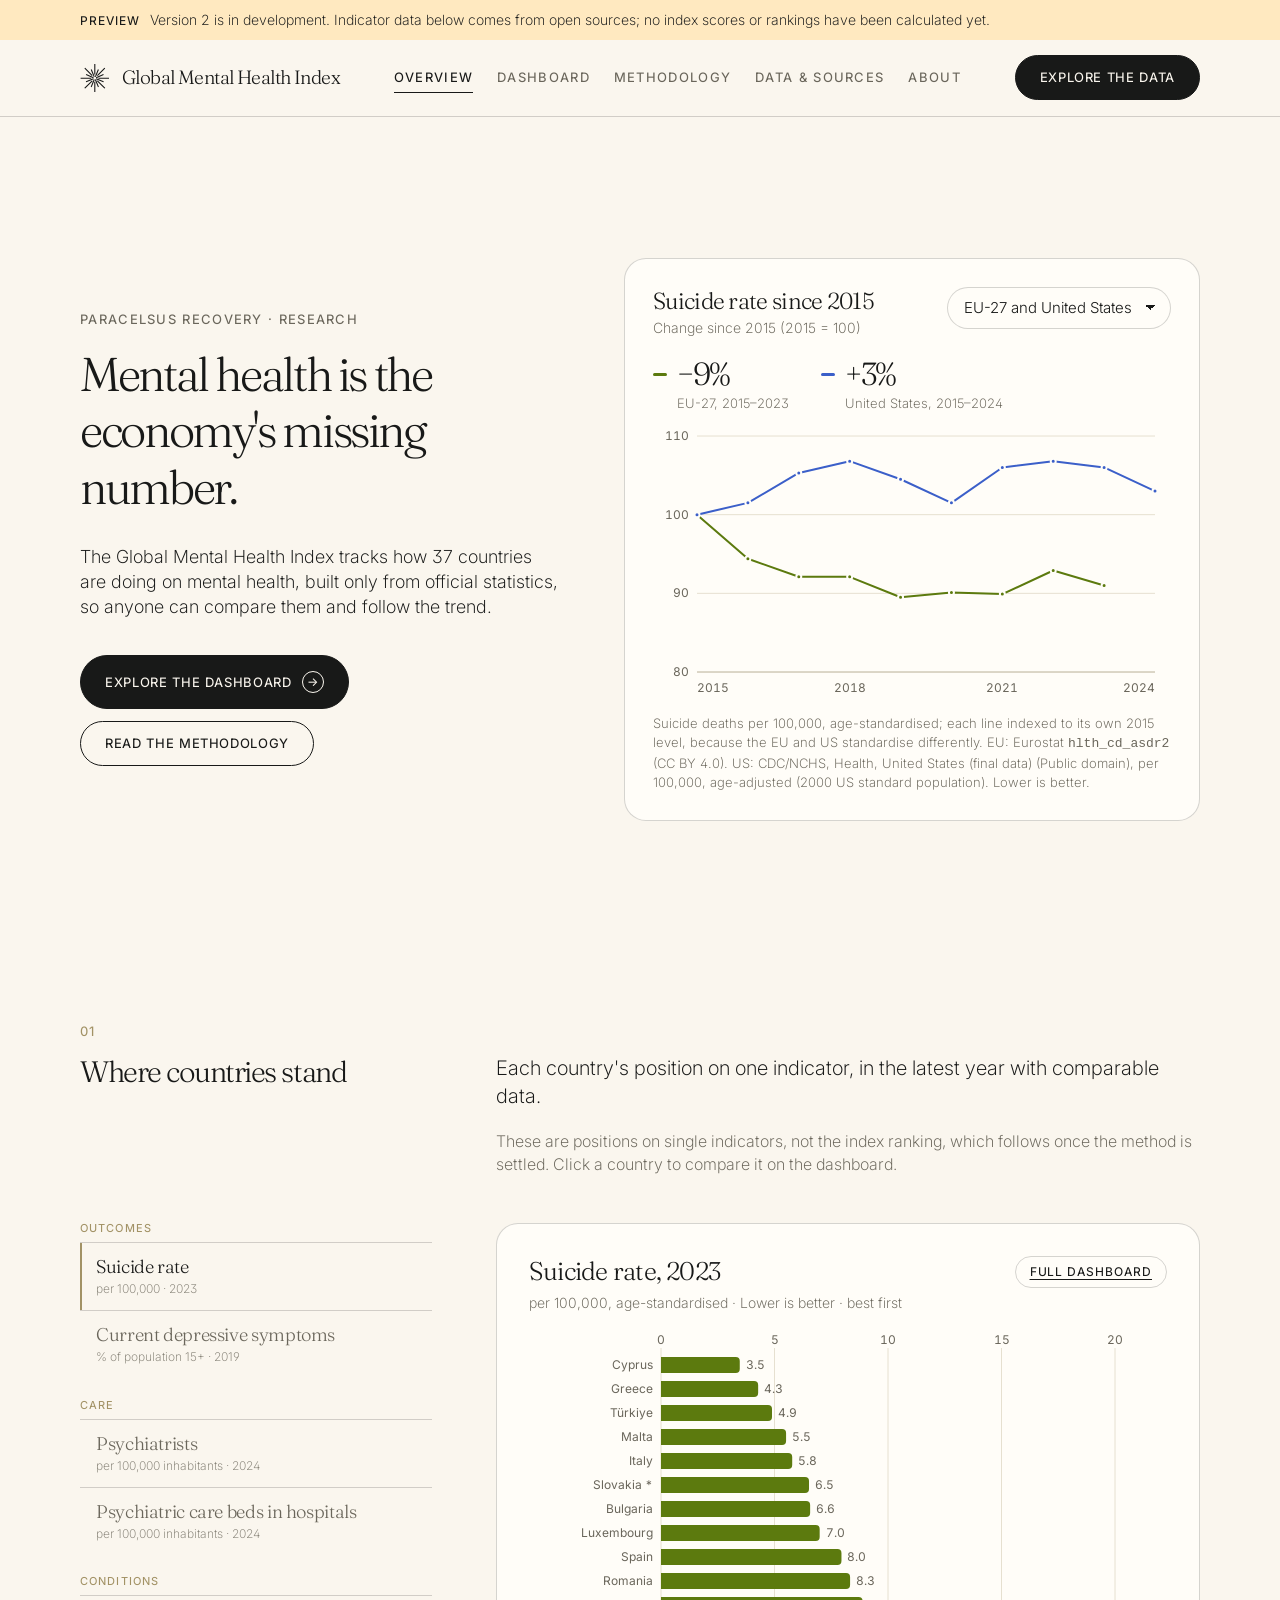
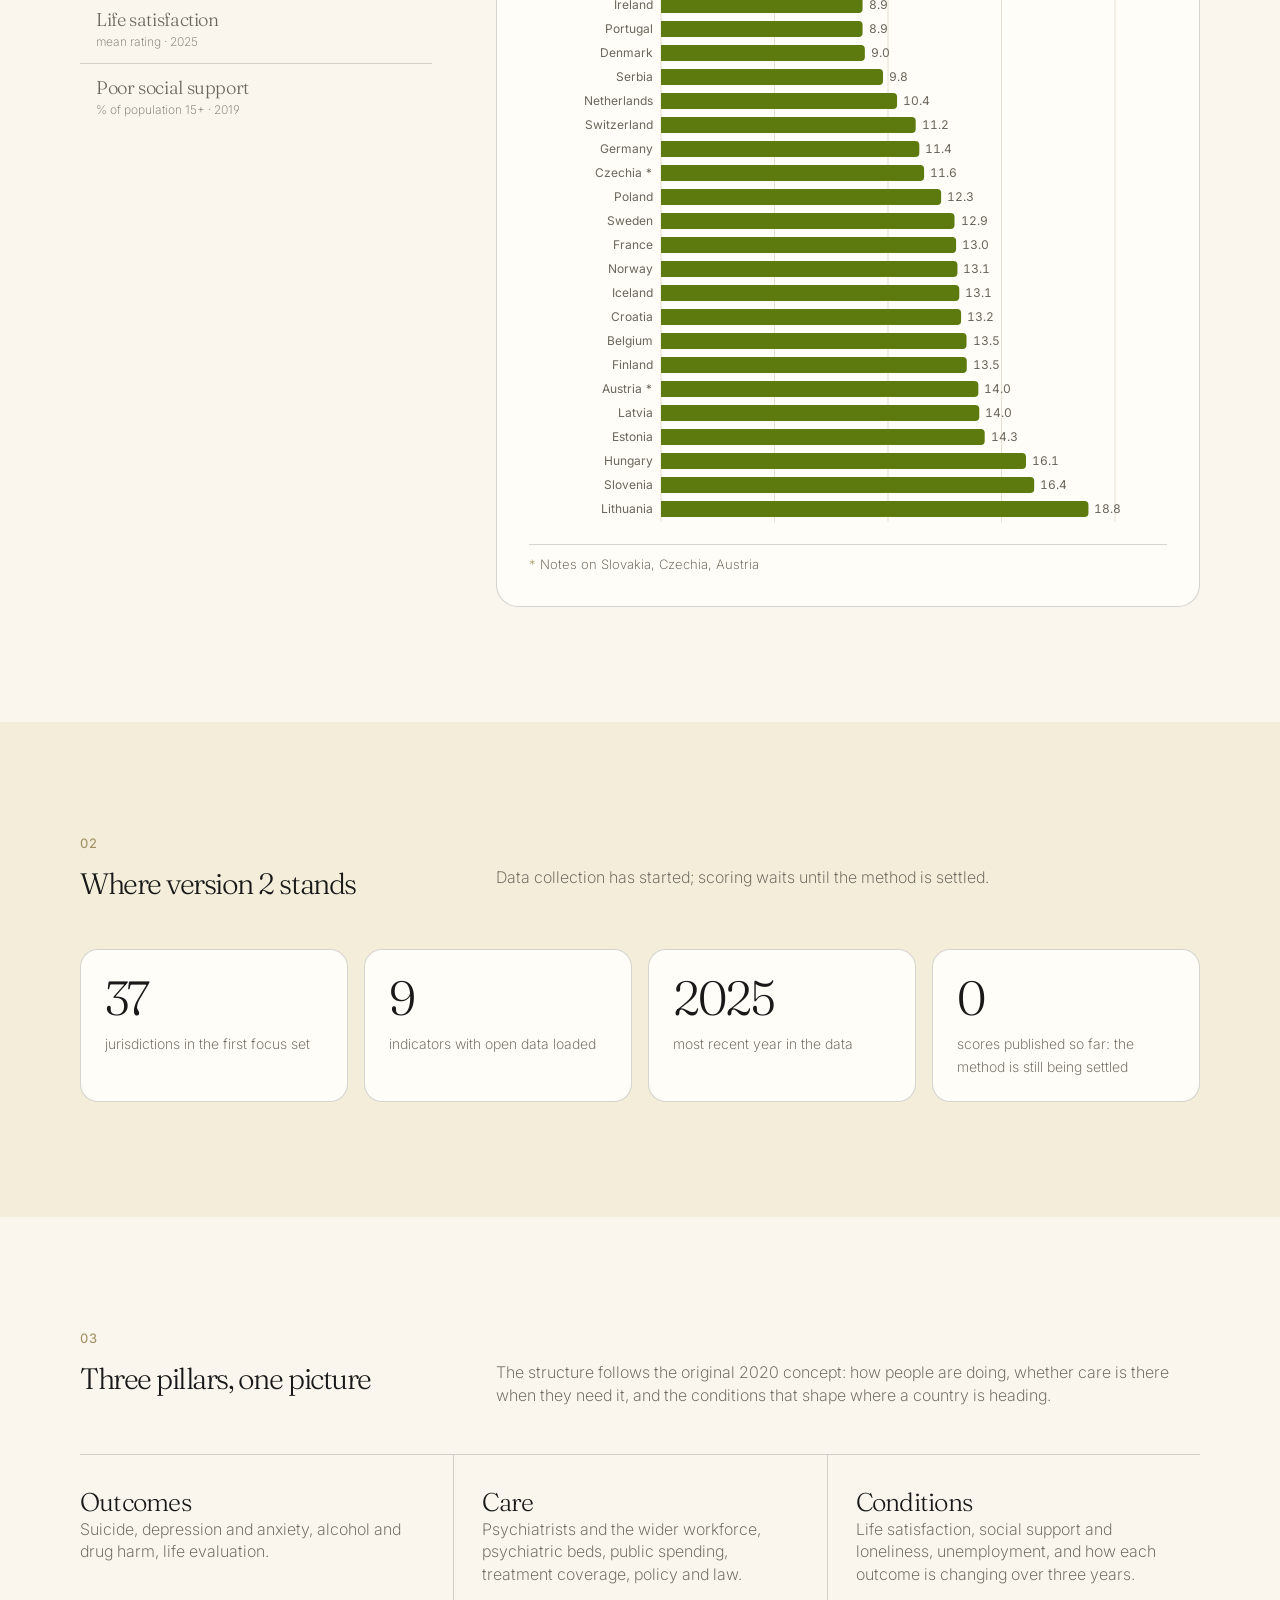
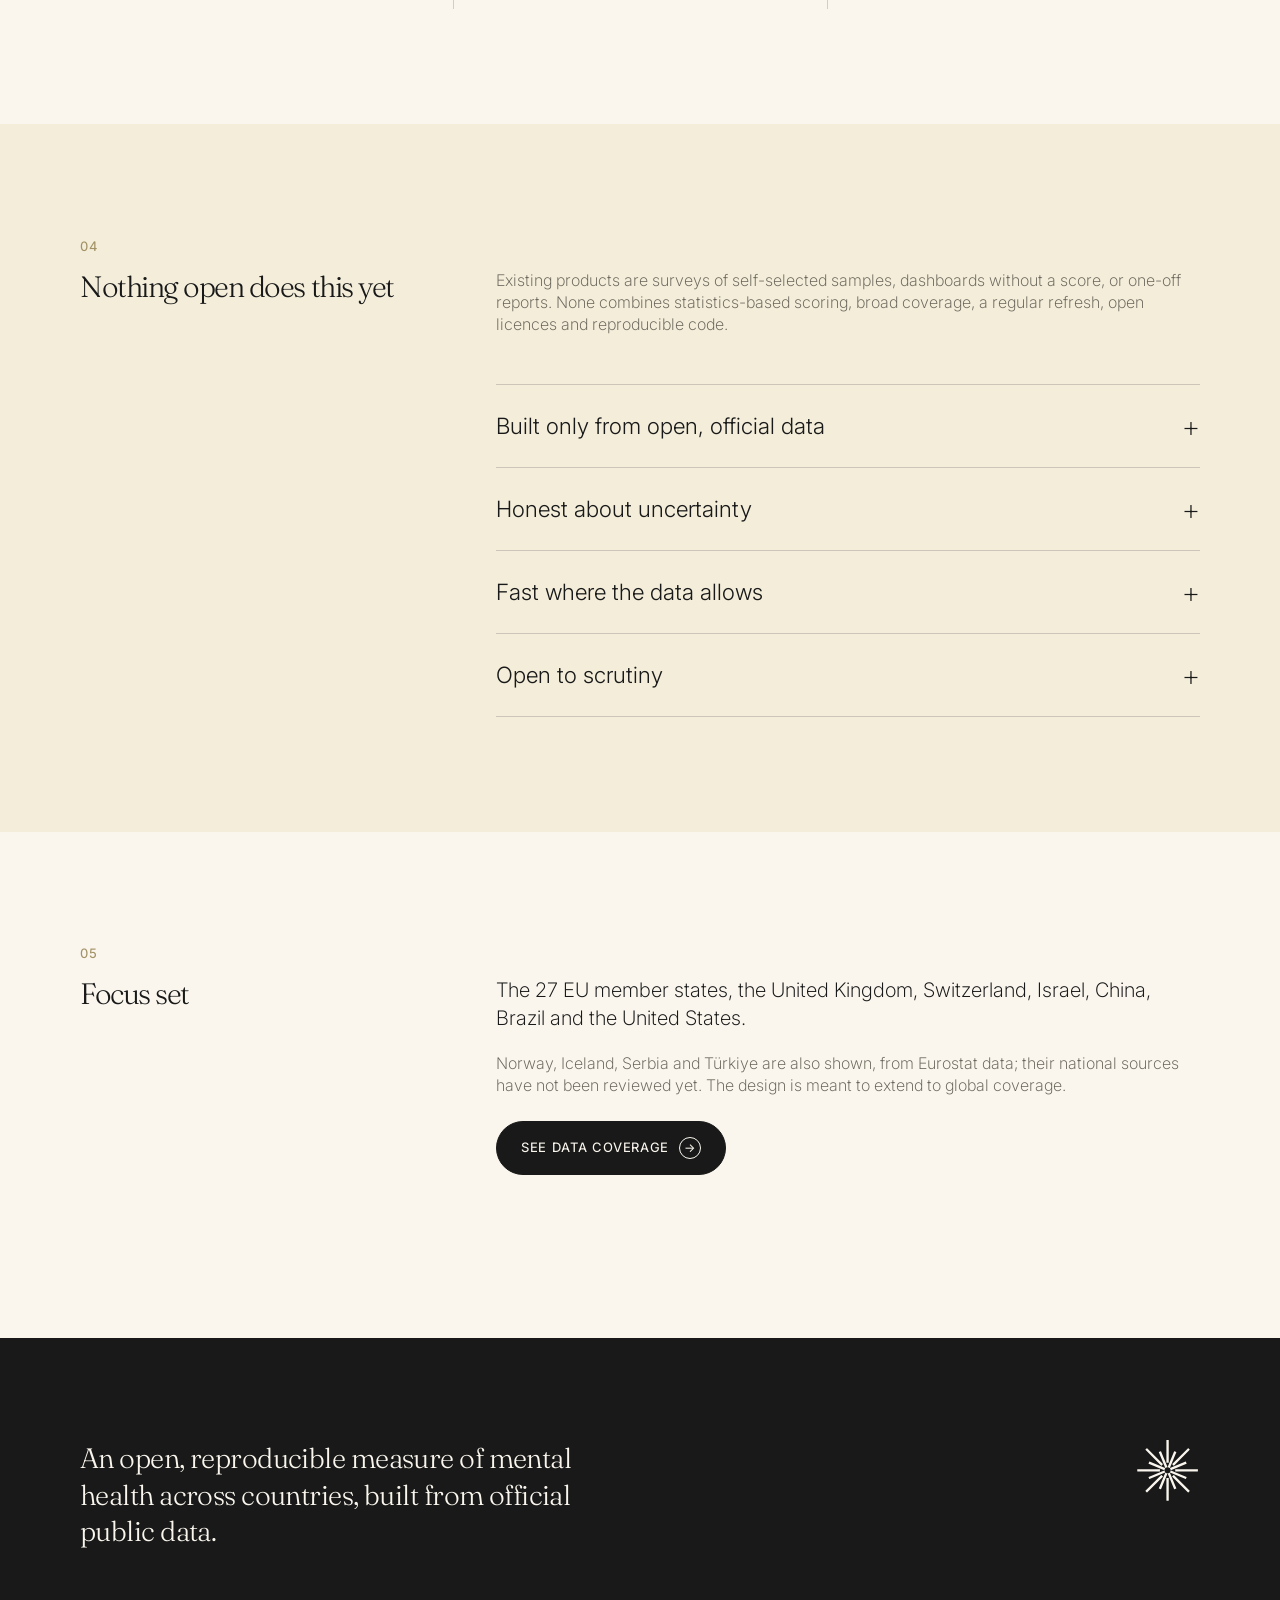
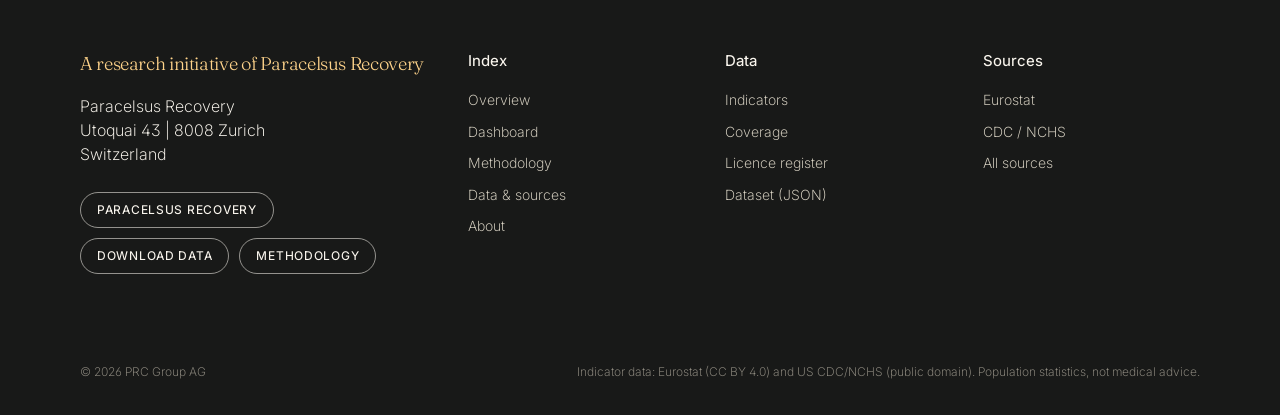
==== index.html @ 6d054f87 "Publish site from source d93e444" ====
<!doctype html>
<html lang="en-GB">
<head>
<meta charset="utf-8">
<meta name="viewport" content="width=device-width, initial-scale=1, viewport-fit=cover">
<title>Global Mental Health Index</title>
<meta name="description" content="An open, reproducible index of mental health across countries, built from free and credible public data. A research initiative of Paracelsus Recovery.">
<link rel="icon" href="assets/brand/paracelsus-mark.svg" type="image/svg+xml">
<link rel="preconnect" href="https://fonts.googleapis.com"><link rel="preconnect" href="https://fonts.gstatic.com" crossorigin>
<link href="https://fonts.googleapis.com/css2?family=Fraunces:opsz,wght@9..144,300;9..144,400&family=Inter:wght@200..500&display=swap" rel="stylesheet">
<link rel="stylesheet" href="assets/css/site.css">
</head>
<body>
<div id="site-header"></div>

<main>
  <section class="hero hero-home">
    <div class="wrap">
      <div class="hero-copy">
        <p class="eyebrow">Paracelsus Recovery · Research</p>
        <h1>Mental health is the economy's missing number.</h1>
        <p class="lede">The Global Mental Health Index tracks how <span id="n-countries">37</span> countries are doing on mental health, built only from official statistics, so anyone can compare them and follow the trend.</p>
        <div class="actions">
          <a class="btn" href="dashboard.html">Explore the dashboard <span class="arrow">→</span></a>
          <a class="btn ghost" href="methodology.html">Read the methodology</a>
        </div>
      </div>
      <figure class="trend-card" aria-labelledby="trend-title">
        <div class="trend-head">
          <div>
            <h2 id="trend-title">Suicide rate since 2015</h2>
            <p class="muted small" id="trend-sub">Change since 2015 (2015 = 100)</p>
          </div>
          <select id="trend-pick" aria-label="Choose what to compare"></select>
        </div>
        <div class="trend-stats" id="trend-stats"></div>
        <div class="chart" id="trend-chart"></div>
        <figcaption class="source-line" id="trend-source"></figcaption>
      </figure>
    </div>
  </section>

  <section>
    <div class="wrap">
      <div class="section-head">
        <header class="side"><span class="num">01</span><h2>Where countries stand</h2></header>
        <div class="main">
          <p class="intro">Each country's position on one indicator, in the latest year with comparable data.</p>
          <p>These are positions on single indicators, not the index ranking, which follows once the method is settled. Click a country to compare it on the dashboard.</p>

        </div>
      </div>
      <div class="positions">
        <div class="ind-tabs" id="pos-tabs" role="tablist" aria-label="Indicator"></div>
        <div class="panel"><div class="panel-head"><div><h3 id="pos-title">–</h3><div class="muted small" id="pos-sub"></div></div><a class="toggle" id="pos-link" href="dashboard.html">Full dashboard</a></div><div class="chart" id="pos-chart"></div><div id="pos-notes"></div></div>
      </div>
    </div>
  </section>

  <section class="band">
    <div class="wrap">
      <div class="section-head">
        <header class="side"><span class="num">02</span><h2>Where version 2 stands</h2></header>
        <div class="main"><p>Data collection has started; scoring waits until the method is settled.</p></div>
      </div>
      <div class="stats" id="stats" aria-live="polite">
        <div class="stat"><span class="v">–</span><span class="l">jurisdictions in the first focus set</span></div>
        <div class="stat"><span class="v">–</span><span class="l">indicators with open data loaded</span></div>
        <div class="stat"><span class="v">–</span><span class="l">most recent year in the data</span></div>
        <div class="stat"><span class="v">0</span><span class="l">scores published so far: the method is still being settled</span></div>
      </div>
    </div>
  </section>

  <section>
    <div class="wrap">
      <div class="section-head">
        <header class="side"><span class="num">03</span><h2>Three pillars, one picture</h2></header>
        <div class="main"><p>The structure follows the original 2020 concept: how people are doing, whether care is there when they need it, and the conditions that shape where a country is heading.</p></div>
      </div>
      <div class="grid-3">
        <div><h3>Outcomes</h3><p class="muted">Suicide, depression and anxiety, alcohol and drug harm, life evaluation.</p></div>
        <div><h3>Care</h3><p class="muted">Psychiatrists and the wider workforce, psychiatric beds, public spending, treatment coverage, policy and law.</p></div>
        <div><h3>Conditions</h3><p class="muted">Life satisfaction, social support and loneliness, unemployment, and how each outcome is changing over three years.</p></div>
      </div>
    </div>
  </section>

  <section class="band">
    <div class="wrap">
      <div class="section-head">
        <header class="side"><span class="num">04</span><h2>Nothing open does this yet</h2></header>
        <div class="main"><p>Existing products are surveys of self-selected samples, dashboards without a score, or one-off reports. None combines statistics-based scoring, broad coverage, a regular refresh, open licences and reproducible code.</p></div>
      </div>
      <div class="offset">
      <div class="rows">
        <details class="row"><summary>Built only from open, official data</summary><div class="body"><p>Every number is pulled by script from a public API and stored untouched, so any figure can be traced back to its source file. Sources whose licences do not allow reuse are left out until permission is in place.</p></div></details>
        <details class="row"><summary>Honest about uncertainty</summary><div class="body"><p>When scores are published, each country will carry a rank interval from a sensitivity analysis, not a single position. Gaps and imputed values are flagged.</p></div></details>
        <details class="row"><summary>Fast where the data allows</summary><div class="body"><p>Most inputs are annual and two to three years old. A quarterly pulse tracks the few series that move within the year, currently England and the United States.</p></div></details>
        <details class="row"><summary>Open to scrutiny</summary><div class="body"><p>Method, code and changelog are versioned. An external statistical audit before the first ranking is part of the proposed design. See <a href="about.html#independence">independence</a>.</p></div></details>
      </div>
      </div>
    </div>
  </section>

  <section>
    <div class="wrap">
      <div class="section-head">
        <header class="side"><span class="num">05</span><h2>Focus set</h2></header>
        <div class="main">
          <p class="intro">The 27 EU member states, the United Kingdom, Switzerland, Israel, China, Brazil and the United States.</p>
          <p>Norway, Iceland, Serbia and Türkiye are also shown, from Eurostat data; their national sources have not been reviewed yet. The design is meant to extend to global coverage.</p>
          <p style="margin-top:24px"><a class="btn" href="data.html#coverage">See data coverage <span class="arrow">→</span></a></p>
        </div>
      </div>
    </div>
  </section>
</main>

<div id="site-footer"></div>
<script src="assets/js/layout.js"></script>
<script src="assets/js/charts.js"></script>
<script src="assets/js/overview.js"></script>
<script>
fetch("data/site.json").then(r => r.json()).then(d => {
  const years = d.indicators.flatMap(i => Object.values(i.series).flatMap(s => Object.keys(s))).map(Number);
  const v = document.querySelectorAll("#stats .v");
  v[0].textContent = d.jurisdictions.length;
  v[1].textContent = d.indicators.length + Object.keys(d.pulse).filter(k => d.pulse[k].points).length;
  v[2].textContent = Math.max(...years);
}).catch(() => {});
</script>
</body>
</html>
---- assets/css/site.css ----
/* Global Mental Health Index: site styles.
   Brand layer follows paracelsus-recovery.com (tokens from its theme, October 2026).
   Brand faces are Reckless Neue and TWK Lausanne (licensed); open fallbacks Fraunces and Inter load from Google Fonts.
   To rebrand, change the tokens in :root and the two font stacks. Nothing else depends on the brand.

   Brand fonts: paracelsus-recovery.com self-hosts them but sends no CORS header, so other domains cannot load them,
   and the files are licensed, so they must not be copied into the public site repo. Once the licence covers
   mentalgdp.org and the font server allows it (Access-Control-Allow-Origin: https://mentalgdp.org), uncomment:

   @font-face { font-family: "Reckless Neue"; font-weight: 300; font-display: swap;
     src: url("https://paracelsus-recovery.com/wp-content/themes/pegasus/assets/fonts/reckless-neue/RecklessNeue-Regular.woff2") format("woff2"); }
   @font-face { font-family: "TWK Lausanne Pan"; font-weight: 250; font-display: swap;
     src: url("https://paracelsus-recovery.com/wp-content/themes/pegasus/assets/fonts/lausanne-pan/TWKLausannePan-250.woff2") format("woff2"); }
   @font-face { font-family: "TWK Lausanne Pan"; font-weight: 300; font-display: swap;
     src: url("https://paracelsus-recovery.com/wp-content/themes/pegasus/assets/fonts/lausanne-pan/TWKLausannePan-300.woff2") format("woff2"); }
   @font-face { font-family: "TWK Lausanne Pan"; font-weight: 450; font-display: swap;
     src: url("https://paracelsus-recovery.com/wp-content/themes/pegasus/assets/fonts/lausanne-pan/TWKLausannePan-450.woff2") format("woff2"); } */

:root {
  color-scheme: light;
  /* brand tokens */
  --ink: #181918;          /* dark-01 */
  --ink-2: #6A665B;        /* dark-02: eyebrows, secondary text */
  --ink-3: #888479;        /* dark: muted */
  --paper: #FAF6EE;        /* pale-01: page */
  --paper-2: #F3EDDA;      /* pale-02: bands */
  --paper-3: #E8D7B9;      /* pale-03 */
  --sand: #C5BEAA;         /* mid */
  --bronze: #A29265;       /* mid-02 */
  --olive: #576A28;        /* green-02 */
  --sage: #C8C9A9;         /* green-01 */
  --amber: #FFD48B;        /* yellow-02 */
  --cream-hi: #FFE9C0;     /* yellow-01 */
  --line: rgba(24, 25, 24, 0.18);
  --card: #FFFDF8;

  /* chart roles (validated: dataviz validator, all-pairs, light on #FAF6EE / dark on #181918) */
  --series-1: #5C7A0E;
  --series-2: #3B5FC9;
  --series-3: #C4497F;
  --bar-rest: #C5BEAA;
  --grid: #E6E0D0;
  --axis: #C5BEAA;
  --ref: #6A665B;
  --good: #0ca30c;   /* status: moved up (always paired with ▲ and a number) */
  --bad: #d03b3b;    /* status: moved down (always paired with ▼ and a number) */

  --serif: "Reckless Neue", "Fraunces", Georgia, "Times New Roman", serif;
  --sans: "TWK Lausanne Pan", "TWK Lausanne", "Inter", system-ui, -apple-system, "Segoe UI", sans-serif;
  --wrap: 1200px;
  --gutter: clamp(16px, 4vw, 40px);
}

@media (prefers-color-scheme: dark) {
  :root:not([data-theme="light"]) {
    color-scheme: dark;
    --ink: #FAF6EE; --ink-2: #C5BEAA; --ink-3: #A39F93;
    --paper: #181918; --paper-2: #222320; --paper-3: #2C2D29; --card: #1F201E;
    --line: rgba(250, 246, 238, 0.16);
    --series-1: #7A9724; --series-2: #5584E0; --series-3: #D3609C;
    --bar-rest: #55524A; --grid: #2C2D29; --axis: #4A4943; --ref: #C5BEAA;
  }
}
:root[data-theme="dark"] {
  color-scheme: dark;
  --ink: #FAF6EE; --ink-2: #C5BEAA; --ink-3: #A39F93;
  --paper: #181918; --paper-2: #222320; --paper-3: #2C2D29; --card: #1F201E;
  --line: rgba(250, 246, 238, 0.16);
  --series-1: #7A9724; --series-2: #5584E0; --series-3: #D3609C;
  --bar-rest: #55524A; --grid: #2C2D29; --axis: #4A4943; --ref: #C5BEAA;
}

* { box-sizing: border-box; }
html { -webkit-text-size-adjust: 100%; }
body {
  margin: 0; background: var(--paper); color: var(--ink);
  font: 250 16px/1.4 var(--sans); font-feature-settings: "ss01";
}
img, svg { max-width: 100%; }
a { color: inherit; text-decoration-thickness: 1px; text-underline-offset: 3px; }
a:hover { text-decoration-color: var(--bronze); }
:focus-visible { outline: 2px solid var(--series-2); outline-offset: 3px; border-radius: 4px; }

.wrap { max-width: var(--wrap); margin: 0 auto; padding-inline: var(--gutter); }
.narrow > * { max-width: 760px; }            /* reading column, left edge aligned with the page */
.narrow.center { text-align: center; }
.narrow.center > * { margin-inline: auto; }

/* type */
h1, h2, h3, .display { font-family: var(--serif); font-weight: 300; letter-spacing: -0.05em; line-height: 1.2; margin: 0; }
h1 { font-size: clamp(2.4rem, 4.3vw, 3.8125rem); }   /* 61px at desktop, as paracelsus-recovery.com */
h2 { font-size: clamp(1.75rem, 2.75vw, 2.4375rem); }  /* 39px */
h3 { font-size: clamp(1.35rem, 2vw, 1.65rem); letter-spacing: -0.03em; }
p { margin: 0 0 1em; }
.lede { font-size: clamp(1.1rem, 1.4vw, 1.25rem); font-weight: 250; line-height: 1.4; color: var(--ink); max-width: 46ch; }
.eyebrow {
  font: 450 13px/1.2 var(--sans); letter-spacing: 0.1em; text-transform: uppercase; color: var(--ink-2); margin: 0 0 18px;
}
.muted { color: var(--ink-2); }
.small { font-size: 14px; }
.num { font-variant-numeric: tabular-nums; }

/* header */
.site-header {
  position: sticky; top: env(safe-area-inset-top, 0px); z-index: 20;
  background: color-mix(in srgb, var(--paper) 92%, transparent); backdrop-filter: blur(10px);
  border-bottom: 1px solid var(--line);
}
.site-header .wrap { display: grid; grid-template-columns: auto 1fr auto; gap: 32px; align-items: center; height: 76px; }
.brand { display: flex; align-items: center; gap: 12px; text-decoration: none; order: -1; }
.brand svg { width: 30px; height: auto; color: var(--ink); }
.brand span { font: 300 1.2rem/1 var(--serif); letter-spacing: -0.03em; white-space: nowrap; }
.nav { display: flex; gap: 24px; justify-self: center; }
.nav a { font: 450 13px/1 var(--sans); letter-spacing: 0.1em; text-transform: uppercase; text-decoration: none; color: var(--ink-2); padding: 8px 0; white-space: nowrap; border-bottom: 1px solid transparent; }
.nav a:hover, .nav a[aria-current="page"] { color: var(--ink); border-bottom-color: var(--ink); }
.header-cta { justify-self: end; }
.menu-btn { display: none; background: none; border: 0; padding: 8px; color: var(--ink); cursor: pointer; }

.btn {
  display: inline-flex; align-items: center; gap: 10px; border-radius: 999px; padding: 15px 24px;
  font: 450 13px/1 var(--sans); letter-spacing: 0.05em; text-transform: uppercase; text-decoration: none;
  background: var(--ink); color: var(--paper); border: 1px solid var(--ink); cursor: pointer; transition: background .2s, color .2s;
}
.btn:hover { background: transparent; color: var(--ink); }
.btn.ghost { background: transparent; color: var(--ink); }
.btn.ghost:hover { background: var(--ink); color: var(--paper); }
.btn .arrow { width: 22px; height: 22px; border: 1px solid currentColor; border-radius: 50%; display: grid; place-items: center; font-size: 12px; }

@media (max-width: 1120px) {
  .site-header .wrap { grid-template-columns: auto 1fr auto; }
  .brand span { font-size: 1.05rem; }
  .menu-btn { display: block; order: 3; }
  .header-cta { display: none; }
  .nav { display: none; position: absolute; top: 76px; left: 0; right: 0; flex-direction: column; gap: 0; background: var(--paper); border-bottom: 1px solid var(--line); padding: 8px var(--gutter) 16px; }
  .nav.open { display: flex; }
  .nav a { padding: 16px 0; border-bottom: 1px solid var(--line); }
}

/* status banner */
.status { background: var(--cream-hi); color: #181918; font-size: 14px; }
.status .wrap { padding-block: 10px; display: flex; gap: 10px; align-items: baseline; flex-wrap: wrap; }
.status strong { font-weight: 450; letter-spacing: 0.08em; text-transform: uppercase; font-size: 12px; }
@media (prefers-color-scheme: dark) { :root:not([data-theme="light"]) .status { background: #3A3221; color: #FAF6EE; } }
:root[data-theme="dark"] .status { background: #3A3221; color: #FAF6EE; }

/* sections */
section { padding-block: clamp(56px, 9vw, 120px); }
/* sections are separated by spacing and the alternating .band background, not rules */
section.follow { padding-top: clamp(8px, 2vw, 24px); }
.band { background: var(--paper-2); }
.hero { padding-block: clamp(64px, 11vw, 150px) clamp(48px, 7vw, 90px); }
.hero h1 { max-width: 15ch; margin-bottom: 28px; }
.hero-home .wrap { position: relative; }
.hero-mark { position: absolute; right: var(--gutter); top: 50%; width: min(34vw, 420px); transform: translateY(-50%); opacity: .14; pointer-events: none; }
@media (prefers-color-scheme: dark) { :root:not([data-theme="light"]) .hero-mark { filter: invert(1); } }
:root[data-theme="dark"] .hero-mark { filter: invert(1); }
@media (max-width: 800px) { .hero-mark { display: none; } }
.hero-home .wrap { display: grid; grid-template-columns: minmax(0, 5fr) minmax(0, 6fr); gap: clamp(32px, 5vw, 80px); align-items: center; }
.hero-home h1 { font-size: clamp(2.3rem, 3.7vw, 3.5rem); max-width: 13ch; }
.trend-card { margin: 0; background: var(--card); border: 1px solid var(--line); border-radius: 22px; padding: clamp(18px, 2.4vw, 28px); }
.trend-head { display: flex; justify-content: space-between; gap: 12px 16px; align-items: flex-start; flex-wrap: wrap; }
.trend-head h2 { font-size: 1.45rem; letter-spacing: -0.03em; margin-bottom: 4px; }
.trend-head p { margin: 0; }
.trend-head select { max-width: 230px; }
.trend-stats { display: flex; flex-wrap: wrap; gap: 12px 32px; margin: 20px 0 8px; }
.trend-stats > div { display: grid; grid-template-columns: auto auto; column-gap: 10px; align-items: baseline; }
.trend-stats i { width: 14px; height: 3px; border-radius: 2px; background: var(--c); align-self: center; }
.trend-stats i.dash { background: repeating-linear-gradient(90deg, var(--c) 0 4px, transparent 4px 7px); }
.trend-stats .v { font: 300 2rem/1 var(--serif); letter-spacing: -0.04em; }
.trend-stats .l { grid-column: 2; font-size: 13px; color: var(--ink-2); margin-top: 4px; }
.trend-card .footnote { display: block; margin-top: 6px; }
.legend .footnote { flex-basis: 100%; }
.source-line { font-size: 12px; line-height: 1.45; }
@media (max-width: 980px) { .hero-home .wrap { grid-template-columns: 1fr; } }
.hero .actions { display: flex; gap: 12px; flex-wrap: wrap; margin-top: 36px; }
/* section header: same grid as the editorial pages (number and heading left, text right); content follows full width */
.section-head { display: grid; grid-template-columns: minmax(0, 4fr) minmax(0, 8fr); gap: clamp(24px, 5vw, 96px); align-items: start; margin-bottom: clamp(32px, 4vw, 48px); }
.section-head .main { max-width: 700px; padding-top: 29px; }
.section-head .main > p { margin: 0 0 1em; color: var(--ink-2); }
.section-head .main > p.intro { color: var(--ink); font-size: 1.25rem; line-height: 1.4; }
.section-head .main > :last-child { margin-bottom: 0; }
/* content that should sit in the text column, under a section header */
.offset { display: grid; grid-template-columns: minmax(0, 4fr) minmax(0, 8fr); column-gap: clamp(24px, 5vw, 96px); }
.offset > * { grid-column: 2; }
@media (max-width: 860px) { .section-head, .offset { grid-template-columns: 1fr; gap: 16px; } .offset > * { grid-column: 1; } .section-head .main, .doc-sec .main { padding-top: 0; } }

.grid-3 { display: grid; grid-template-columns: repeat(3, minmax(0, 1fr)); gap: 0; border-top: 1px solid var(--line); }
.grid-3 > * { padding: 32px 28px 8px 0; }
.grid-3 > * + * { border-left: 1px solid var(--line); padding-left: 28px; }
@media (max-width: 800px) { .grid-3 { grid-template-columns: 1fr; } .grid-3 > * + * { border-left: 0; border-top: 1px solid var(--line); padding-left: 0; } }

.stats { display: grid; grid-template-columns: repeat(4, minmax(0, 1fr)); gap: 16px; }
.stat { background: var(--card); border: 1px solid var(--line); border-radius: 18px; padding: 24px; }
.stat .v { font: 300 clamp(2.2rem, 4vw, 3rem)/1 var(--serif); letter-spacing: -0.04em; display: block; margin-bottom: 10px; }
.stat .l { font-size: 14px; color: var(--ink-2); }
@media (max-width: 900px) { .stats { grid-template-columns: repeat(2, minmax(0, 1fr)); } }

/* accordion rows (Paracelsus "+" list) */
.rows { border-top: 1px solid var(--line); }
details.row { border-bottom: 1px solid var(--line); }
details.row summary { list-style: none; cursor: pointer; display: flex; justify-content: space-between; align-items: center; gap: 16px; padding: 26px 0; font: 300 clamp(1.15rem, 2vw, 1.4rem)/1.3 var(--sans); }
details.row summary::-webkit-details-marker { display: none; }
details.row summary::after { content: "+"; font-weight: 200; font-size: 30px; line-height: 1; color: var(--ink); transition: transform .2s; }
details.row[open] summary::after { transform: rotate(45deg); }
details.row .body { padding: 0 0 28px; max-width: 760px; color: var(--ink); }

/* tables */
.table-wrap { overflow-x: auto; border: 1px solid var(--line); border-radius: 14px; background: var(--card); }
table { border-collapse: collapse; width: 100%; font-size: 14px; }
th, td { text-align: left; padding: 11px 14px; border-bottom: 1px solid var(--line); vertical-align: top; }
th { font-weight: 450; font-size: 12px; letter-spacing: 0.08em; text-transform: uppercase; color: var(--ink-2); background: var(--paper-2); position: sticky; top: 0; }
tr:last-child td { border-bottom: 0; }
td.n, th.n { text-align: right; font-variant-numeric: tabular-nums; }
.tag { display: inline-block; padding: 3px 10px; border-radius: 999px; font-size: 12px; font-weight: 450; letter-spacing: 0.03em; white-space: nowrap; border: 1px solid var(--line); }
.tag.ok { background: color-mix(in srgb, var(--sage) 60%, transparent); }
.tag.warn { background: color-mix(in srgb, var(--amber) 55%, transparent); }
.tag.stop { background: color-mix(in srgb, #D9A0A0 55%, transparent); }
.tag.plain { background: transparent; }

.prose h2 { margin: 56px 0 18px; }
.prose h3 { margin: 36px 0 12px; }
.prose ol, .prose ul { padding-left: 1.2em; }
.prose li { margin-bottom: 8px; }
.callout { border-left: 2px solid var(--bronze); padding: 4px 0 4px 20px; margin: 28px 0; color: var(--ink); }

/* editorial page layout: numbered heading on the left (stays in view), text on the right */
.doc { padding-bottom: clamp(56px, 8vw, 110px); }
.doc-sec { display: grid; grid-template-columns: minmax(0, 4fr) minmax(0, 8fr); gap: clamp(24px, 5vw, 96px);
  padding-block: clamp(40px, 5vw, 72px); border-top: 1px solid var(--line); }
.doc-sec .side { position: sticky; top: 108px; align-self: start; }
.num, .doc-sec .num { display: block; font: 450 13px/1 var(--sans); letter-spacing: 0.1em; color: var(--bronze); margin-bottom: 16px; }
.doc-sec h2, .section-head h2 { font-size: clamp(1.6rem, 2.3vw, 2.1rem); }
.doc-sec .main { max-width: 700px; padding-top: 29px; }   /* first line level with the heading, below the number */
.doc-sec .main > :first-child { margin-top: 0; }
.doc-sec .main > p { margin: 0 0 1.1em; }
.doc-sec h3 { font-size: 1.3rem; letter-spacing: -0.03em; margin: 0 0 8px; }
.doc-sec .intro { font-size: 1.25rem; line-height: 1.4; }
.trio, .duo { display: grid; gap: 0; margin: 28px 0 32px; border-top: 1px solid var(--line); }
.trio { grid-template-columns: repeat(3, minmax(0, 1fr)); }
.duo { grid-template-columns: repeat(2, minmax(0, 1fr)); margin-top: 0; }
.trio > div, .duo > div { padding: 22px 24px 4px 0; }
.trio > div + div, .duo > div + div { padding-left: 24px; border-left: 1px solid var(--line); }
.trio p, .duo p { color: var(--ink-2); font-size: 15px; margin: 0; }
.steps { list-style: none; margin: 0; padding: 0; counter-reset: step; }
.steps li { counter-increment: step; display: grid; grid-template-columns: 56px minmax(0, 1fr); padding: 18px 0; border-bottom: 1px solid var(--line); }
.steps li:first-child { padding-top: 0; }
.steps li::before { content: counter(step, decimal-leading-zero); font: 300 1.3rem/1.2 var(--serif); color: var(--bronze); }
.steps h3 { grid-column: 2; }
.steps p { grid-column: 2; margin: 0; color: var(--ink-2); }
.doc .rows { border-top: 0; }
.doc-sec .main > .duo:first-child, .doc-sec .main > .trio:first-child { border-top: 0; margin-top: 0; }
.doc-sec .main > .duo:first-child > div, .doc-sec .main > .trio:first-child > div { padding-top: 0; }
.doc details.row:first-child summary { padding-top: 0; }
.default { color: var(--ink-2); font-size: 15px; }
.plain { padding-left: 1.2em; margin: 0 0 1em; }
.plain li { margin-bottom: 6px; }
.grid-2 { display: grid; grid-template-columns: repeat(2, minmax(0, 1fr)); column-gap: 32px; margin-top: 28px; border-top: 1px solid var(--line); }
.grid-2 > div { padding: 22px 0 18px; border-bottom: 1px solid var(--line); }
.grid-2 p { color: var(--ink-2); font-size: 15px; margin: 0; }
.phases li::before { content: attr(data-label); font: 450 12px/1.9 var(--sans); letter-spacing: 0.1em; text-transform: uppercase; color: var(--bronze); }
.phases li { grid-template-columns: 80px minmax(0, 1fr); }
@media (max-width: 860px) { .grid-2 { grid-template-columns: 1fr; } }
.log { list-style: none; padding: 0; margin: 0; }
.log li { display: grid; grid-template-columns: 120px minmax(0, 1fr); gap: 16px; padding: 0 0 14px; }
.log strong { font-weight: 450; }
.hero .note { display: inline-block; margin-top: 8px; padding: 7px 14px; border: 1px solid var(--line); border-radius: 999px; font-size: 13px; color: var(--ink-2); }
@media (max-width: 860px) {
  .doc-sec { grid-template-columns: 1fr; gap: 18px; }
  .doc-sec .side { position: static; }
  .trio, .duo { grid-template-columns: 1fr; }
  .trio > div + div, .duo > div + div { padding-left: 0; border-left: 0; border-top: 1px solid var(--line); }
  .log li { grid-template-columns: 1fr; gap: 4px; }
}


/* indicator tabs (overview): an editorial list beside the chart */
.positions { display: grid; grid-template-columns: minmax(0, 4fr) minmax(0, 8fr); gap: clamp(24px, 5vw, 96px); align-items: start; }
.ind-tabs { position: sticky; top: 100px; display: flex; flex-direction: column; }
.tab-group { font: 450 11px/1 var(--sans); letter-spacing: 0.1em; text-transform: uppercase; color: var(--bronze); margin: 22px 0 8px; }
.tab-group:first-child { margin-top: 0; }
.ind-tab { all: unset; box-sizing: border-box; display: block; cursor: pointer; padding: 12px 0 12px 16px; border-top: 1px solid var(--line);
  box-shadow: inset 2px 0 transparent; transition: box-shadow .15s, color .15s; color: var(--ink-2); }
.ind-tab .t { display: block; font: 300 1.15rem/1.25 var(--serif); letter-spacing: -0.02em; }
.ind-tab .m { display: block; font-size: 12px; color: var(--ink-3); margin-top: 3px; }
.ind-tab:hover { color: var(--ink); }
.ind-tab[aria-selected="true"] { color: var(--ink); box-shadow: inset 2px 0 var(--bronze); }
.ind-tab:focus-visible { outline: 2px solid var(--series-2); outline-offset: 2px; }
/* indicator pills (dashboard): one row */
.field-wide { flex-basis: 100%; }
.ind-pills { display: flex; flex-wrap: wrap; gap: 8px; }
.ind-pills .ind-tab { padding: 10px 16px; border: 1px solid var(--line); border-radius: 999px; background: var(--card); box-shadow: none; }
.ind-pills .ind-tab .t { font: 400 14px/1 var(--sans); letter-spacing: 0; }
.ind-pills .ind-tab[aria-selected="true"] { background: var(--ink); color: var(--paper); border-color: var(--ink); box-shadow: none; }
/* dashboard: right column stays in view beside the long bar chart */
.two-col { align-items: start; }
.stack { position: sticky; top: 96px; display: grid; gap: 20px; }
.stack .panel + .panel { margin-top: 0; }
.cmp-cards { display: grid; grid-template-columns: repeat(auto-fit, minmax(140px, 1fr)); gap: 0; border-top: 1px solid var(--line); }
.cmp-card { padding: 16px 16px 4px 0; }
.cmp-card + .cmp-card { padding-left: 16px; border-left: 1px solid var(--line); }
.cmp-card i { display: block; width: 14px; height: 3px; border-radius: 2px; background: var(--c); margin-bottom: 10px; }
.cmp-card .n { font-weight: 450; font-size: 14px; }
.cmp-card .v { font: 300 2rem/1.1 var(--serif); letter-spacing: -0.04em; margin-top: 6px; }
.cmp-card .l, .cmp-card .d { font-size: 12.5px; color: var(--ink-2); margin-top: 4px; }
.cmp-card .d.up { color: var(--good); }
.cmp-card .d.down { color: var(--bad); }
/* country caveats folded into one toggle */
details.notes { margin-top: 14px; font-size: 13px; color: var(--ink-2); border-top: 1px solid var(--line); padding-top: 10px; }
details.notes summary { cursor: pointer; list-style: none; }
details.notes summary::before { content: "* "; color: var(--bronze); }
details.notes summary::-webkit-details-marker { display: none; }
details.notes ul { margin: 10px 0 0; padding-left: 1.1em; }
details.notes li { margin-bottom: 8px; }
@media (max-width: 980px) {
  .positions { grid-template-columns: 1fr; }
  .ind-tabs { position: static; flex-direction: row; overflow-x: auto; gap: 8px; padding-bottom: 4px; }
  .ind-tabs .tab-group { display: none; }
  .ind-tabs .ind-tab { flex: none; border: 1px solid var(--line); border-radius: 999px; padding: 9px 14px; box-shadow: none; }
  .ind-tabs .ind-tab .t { font: 400 14px/1 var(--sans); }
  .ind-tabs .ind-tab .m { display: none; }
  .ind-tabs .ind-tab[aria-selected="true"] { background: var(--ink); color: var(--paper); }
  .stack { position: static; }
}

/* footer */
.site-footer { background: #181918; color: #FAF6EE; padding-block: clamp(64px, 8vw, 110px) 36px; }
.site-footer a { color: #FAF6EE; text-decoration: none; }
.site-footer a:hover { color: #FFD48B; }
.site-footer .statement { display: flex; justify-content: space-between; align-items: flex-start; gap: 32px; margin-bottom: clamp(56px, 8vw, 110px); }
.site-footer .statement p { font: 300 clamp(1.35rem, 2.2vw, 1.75rem)/1.3 var(--serif); letter-spacing: -0.02em; max-width: 30ch; margin: 0; }
.site-footer .statement svg { width: 64px; height: auto; color: #FAF6EE; flex: none; }
.site-footer .cols { display: grid; grid-template-columns: minmax(0, 1.6fr) repeat(3, minmax(0, 1fr)); gap: 40px; }
.site-footer .lead { font: 300 1.15rem/1.3 var(--serif); letter-spacing: -0.02em; color: #FFD48B; margin: 0 0 18px; }
.site-footer address { font-style: normal; line-height: 1.5; margin: 0 0 26px; }
.site-footer .pills { gap: 10px; }
.site-footer .pills a { font: 450 12px/1 var(--sans); letter-spacing: 0.06em; text-transform: uppercase; border: 1px solid rgba(250, 246, 238, 0.55); border-radius: 999px; padding: 11px 16px; }
.site-footer .pills a:hover { border-color: #FFD48B; }
.site-footer h4 { font: 450 15px/1.2 var(--sans); color: #FAF6EE; margin: 0 0 20px; }
.site-footer ul { list-style: none; margin: 0; padding: 0; }
.site-footer li { margin-bottom: 12px; font-size: 14px; }
.site-footer li a { color: #D9D3C4; }
.site-footer .legal { margin-top: clamp(56px, 7vw, 90px); font-size: 12px; color: #8F8B80; display: flex; justify-content: space-between; gap: 16px; flex-wrap: wrap; }
@media (max-width: 900px) { .site-footer .cols { grid-template-columns: 1fr 1fr; } .site-footer .cols > :first-child { grid-column: 1 / -1; } }
@media (max-width: 520px) { .site-footer .cols { grid-template-columns: 1fr; } .site-footer .statement svg { width: 44px; } }

/* dashboard */
.controls { display: flex; flex-wrap: wrap; gap: 12px 20px; align-items: flex-start; margin-bottom: 28px; }
.field { display: flex; flex-direction: column; gap: 6px; min-width: 0; }
.field label, .field .label { font: 450 12px/1 var(--sans); letter-spacing: 0.08em; text-transform: uppercase; color: var(--ink-2); }
select { font: 300 15px/1.2 var(--sans); color: var(--ink); background: var(--card); border: 1px solid var(--line); border-radius: 999px; padding: 11px 38px 11px 16px; appearance: none; max-width: 100%;
  background-image: linear-gradient(45deg, transparent 50%, currentColor 50%), linear-gradient(135deg, currentColor 50%, transparent 50%);
  background-position: calc(100% - 20px) 50%, calc(100% - 15px) 50%; background-size: 5px 5px; background-repeat: no-repeat; }
.controls .hint { flex-basis: 100%; margin: 4px 0 0; font-size: 13px; color: var(--ink-2); }
.pills { display: flex; flex-wrap: wrap; gap: 8px; }
.pill { font: 400 14px/1 var(--sans); border: 1px solid var(--line); background: var(--card); color: var(--ink); border-radius: 999px; padding: 9px 14px; cursor: pointer; display: inline-flex; align-items: center; gap: 8px; }
.pill[aria-pressed="true"] { border-color: var(--ink); }
.pill .sw { width: 10px; height: 10px; border-radius: 50%; background: var(--sw, transparent); border: 1px solid var(--line); }
.panel { background: var(--card); border: 1px solid var(--line); border-radius: 22px; padding: clamp(18px, 3vw, 32px); }
.panel + .panel { margin-top: 20px; }
.panel-head { display: flex; justify-content: space-between; gap: 16px; align-items: start; flex-wrap: wrap; margin-bottom: 18px; }
.panel-head h3 { margin-bottom: 6px; }
.toggle { font: 450 12px/1 var(--sans); letter-spacing: 0.08em; text-transform: uppercase; background: none; border: 1px solid var(--line); border-radius: 999px; padding: 9px 14px; color: var(--ink); cursor: pointer; }
.two-col { display: grid; grid-template-columns: minmax(0, 1.05fr) minmax(0, 1fr); gap: 20px; }
@media (max-width: 980px) { .two-col { grid-template-columns: 1fr; } }
.two-col .panel + .panel { margin-top: 0; }
.chart { position: relative; width: 100%; }
.chart svg { display: block; width: 100%; height: auto; overflow: visible; }
.chart text { fill: var(--ink-2); font: 400 12px var(--sans); font-variant-numeric: tabular-nums; }
.chart .label-strong { fill: var(--ink); font-weight: 450; }
.legend { display: flex; flex-wrap: wrap; gap: 8px 18px; font-size: 13px; color: var(--ink-2); margin-top: 12px; }
.legend span { display: inline-flex; align-items: center; gap: 8px; }
.legend i { width: 14px; height: 3px; border-radius: 2px; background: var(--c); display: inline-block; }
.legend i.dash { background: repeating-linear-gradient(90deg, var(--c) 0 4px, transparent 4px 7px); }
.tooltip { position: absolute; pointer-events: none; background: var(--ink); color: var(--paper); font-size: 13px; line-height: 1.4; padding: 9px 12px; border-radius: 10px; white-space: nowrap; transform: translate(-50%, calc(-100% - 12px)); opacity: 0; transition: opacity .12s; z-index: 5; }
.tooltip.on { opacity: 1; }
.tooltip b { font-weight: 450; }
.tooltip .row { display: flex; gap: 8px; align-items: center; }
.tooltip .sw { width: 8px; height: 8px; border-radius: 50%; display: inline-block; }
.ytd { display: flex; flex-wrap: wrap; align-items: baseline; gap: 6px 14px; margin: 0 0 14px; }
.ytd .v { font: 300 2.2rem/1 var(--serif); letter-spacing: -0.04em; }
.ytd .l { font-size: 14px; color: var(--ink-2); }
.ytd .tag { margin-left: auto; }
.source-line { font-size: 13px; color: var(--ink-2); margin-top: 14px; }
.coverage { overflow-x: auto; }
.coverage table { font-size: 14px; min-width: 760px; }
.coverage th { background: none; position: static; font: 400 13px/1.25 var(--sans); letter-spacing: 0; text-transform: none; color: var(--ink-2);
  vertical-align: bottom; padding: 0 12px 12px; border-bottom: 1px solid var(--ink); text-align: left; }
.coverage td { padding: 9px 12px; border-bottom: 1px solid var(--line); text-align: left; font-variant-numeric: tabular-nums; white-space: nowrap; }
.coverage td:first-child, .coverage th:first-child { padding-left: 0; }
.coverage tr.group td { padding: 26px 0 8px; border-bottom: 1px solid var(--line); font: 450 12px/1 var(--sans); letter-spacing: 0.1em; text-transform: uppercase; color: var(--ink-2); }
.coverage tbody tr:not(.group):hover td { background: color-mix(in srgb, var(--paper-2) 60%, transparent); }
.yr { display: inline-flex; align-items: center; gap: 8px; color: var(--ink); }
.yr::before { content: ""; width: 7px; height: 7px; border-radius: 50%; background: var(--olive); }
.yr.dated { color: var(--ink-2); }
.yr.dated::before { background: none; border: 1.5px solid var(--bronze); width: 5px; height: 5px; }
.yr.none { color: var(--ink-3); }
.yr.none::before { display: none; }
.yr.found::before { background: none; border: 1.5px solid var(--olive); width: 5px; height: 5px; }
.key { display: flex; flex-wrap: wrap; gap: 8px 22px; font-size: 13px; color: var(--ink-2); margin: 0 0 22px; }
.empty { padding: 40px; text-align: center; color: var(--ink-2); }
.sr-only { position: absolute; width: 1px; height: 1px; overflow: hidden; clip: rect(0 0 0 0); white-space: nowrap; }
.natl td.n { white-space: nowrap; }
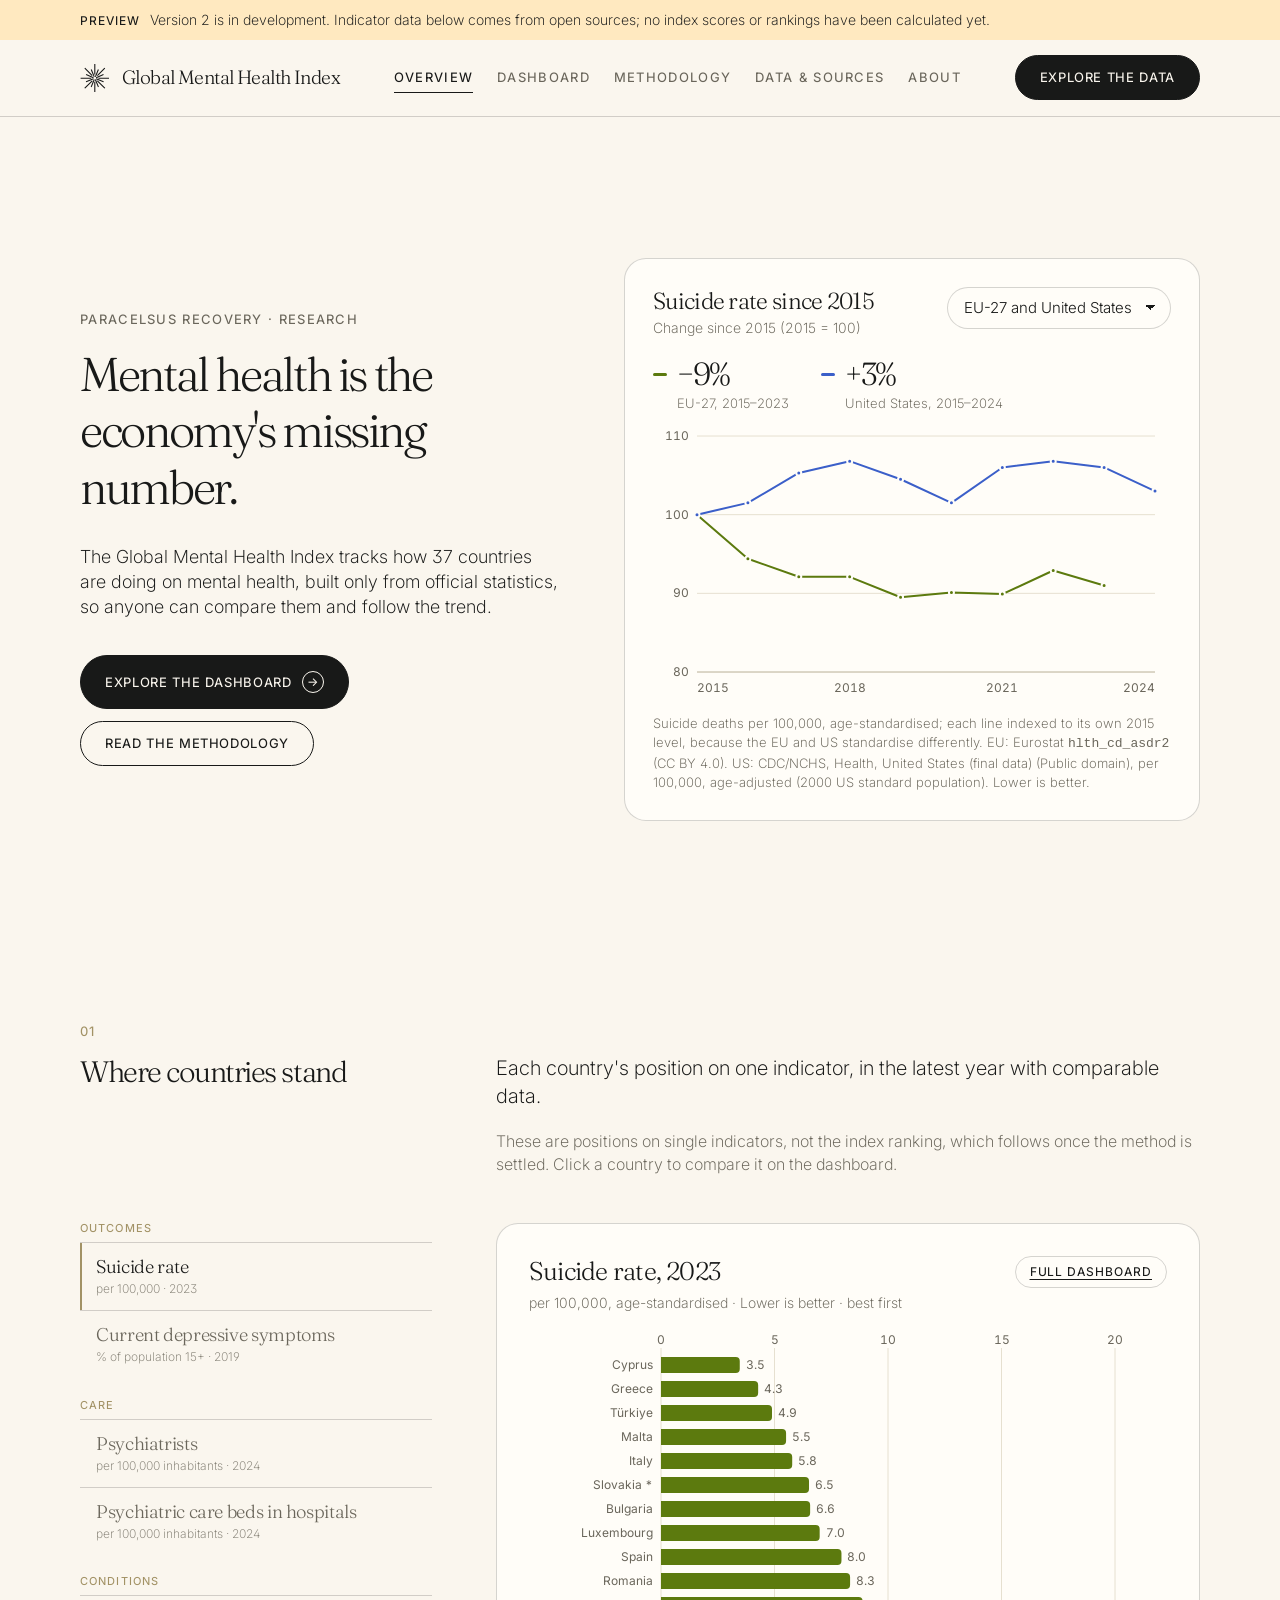
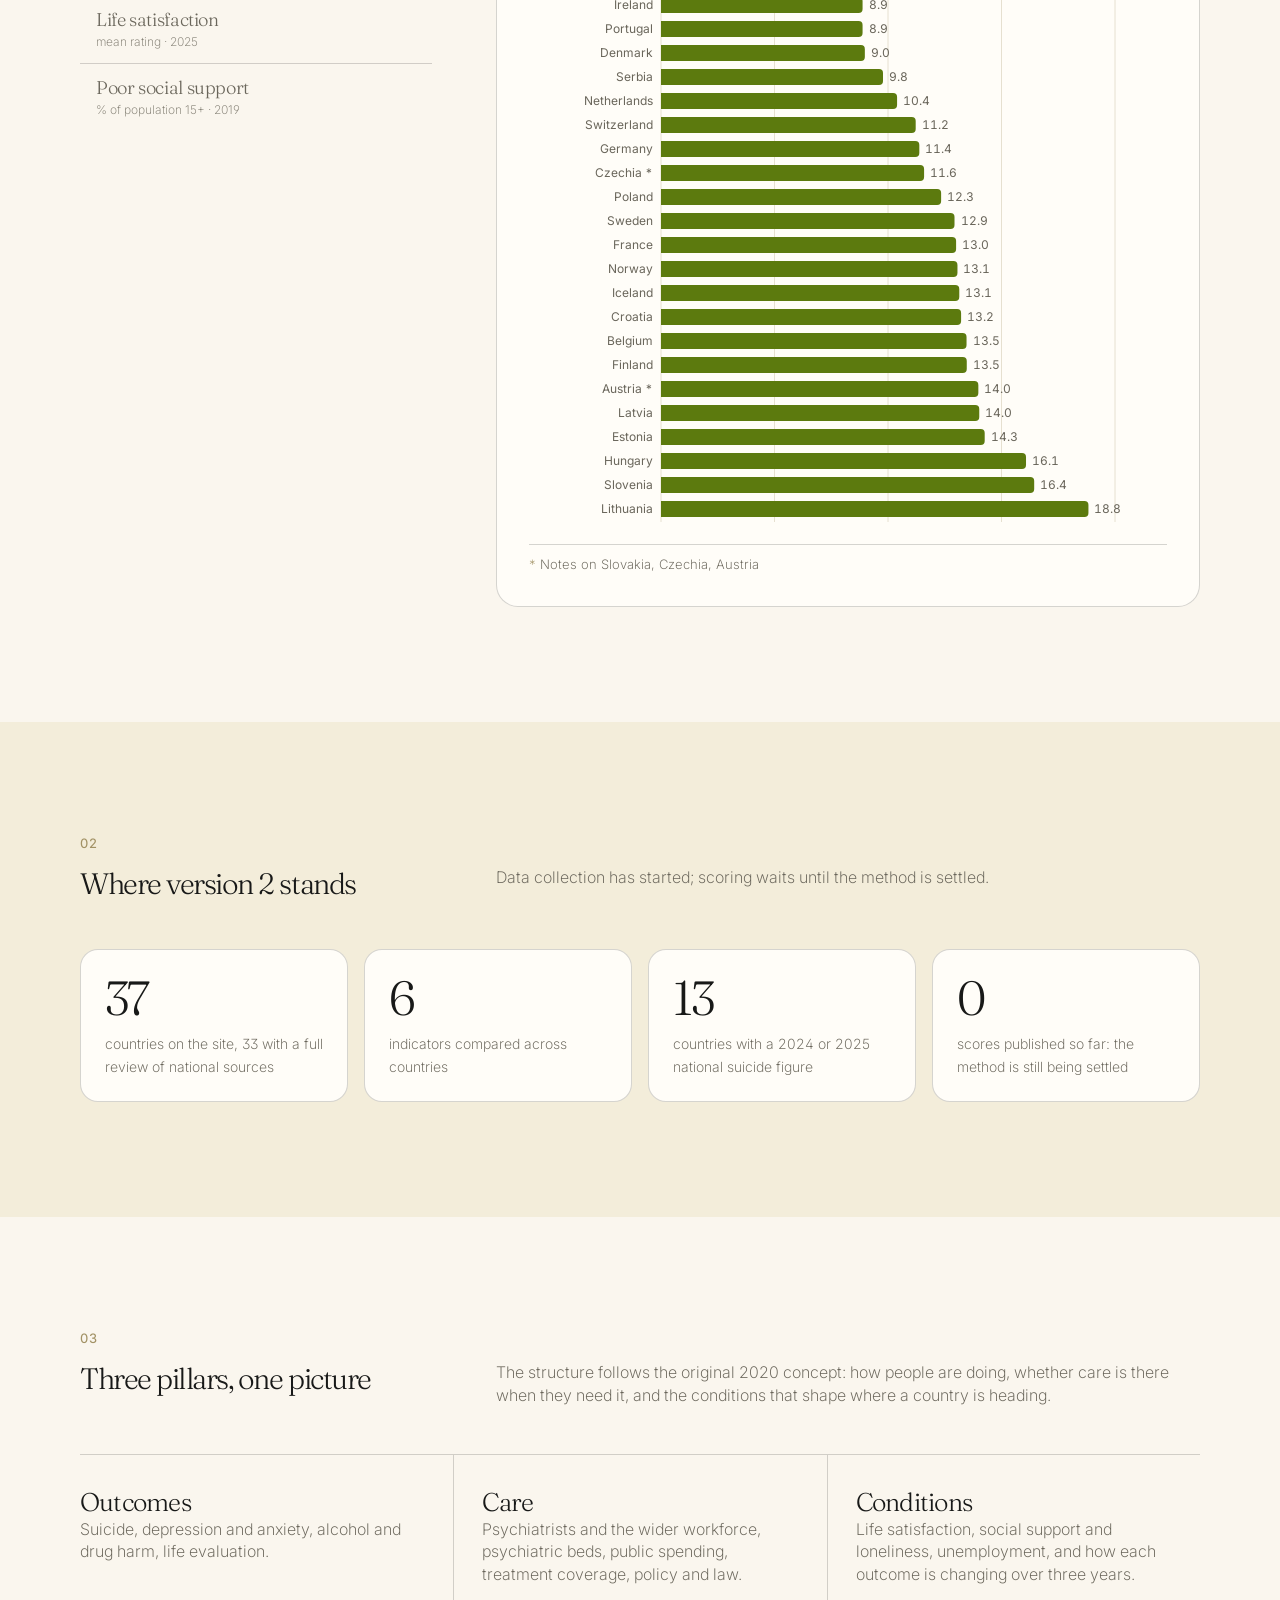
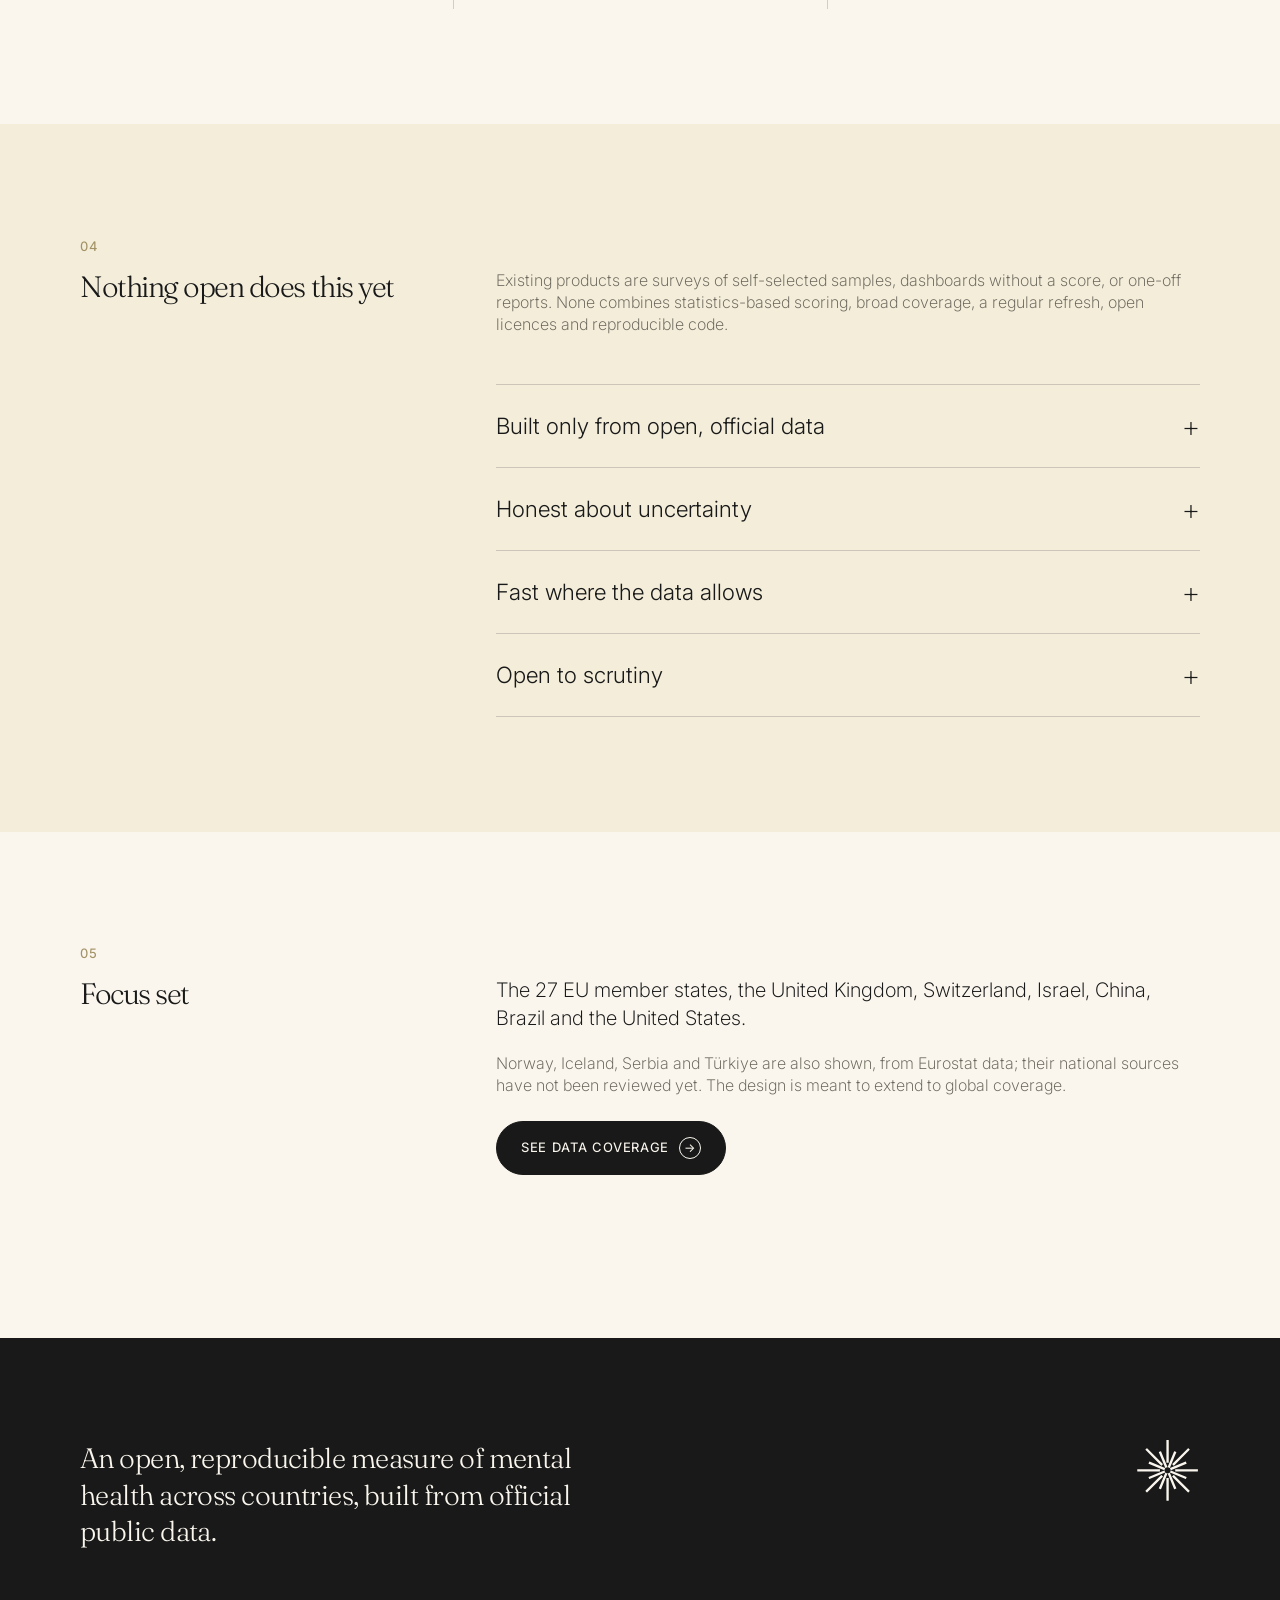
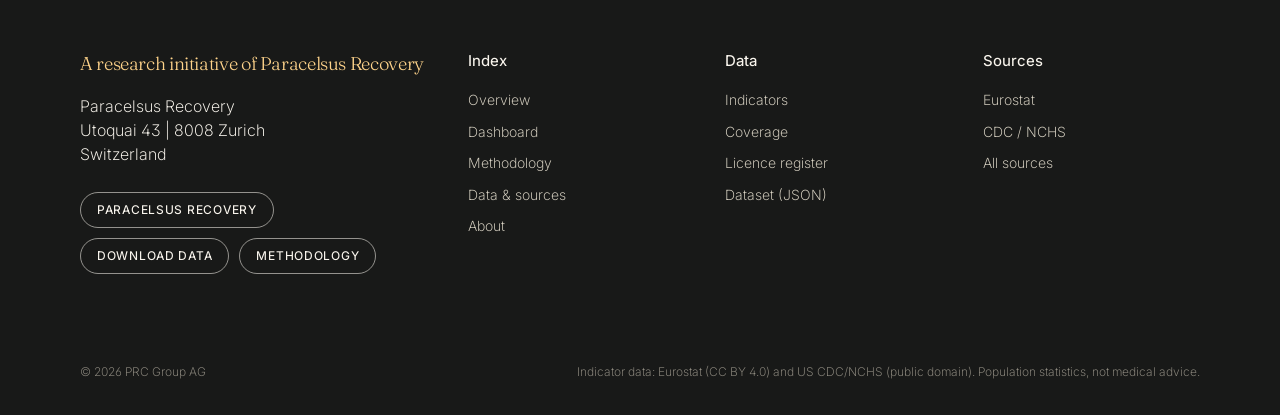
==== commit 58a8a13f: "Publish site from source 7e75647" ====
--- a/index.html
+++ b/index.html
@@ -5,6 +5,17 @@
 <meta name="viewport" content="width=device-width, initial-scale=1, viewport-fit=cover">
 <title>Global Mental Health Index</title>
 <meta name="description" content="An open, reproducible index of mental health across countries, built from free and credible public data. A research initiative of Paracelsus Recovery.">
+<link rel="canonical" href="https://mentalgdp.org/">
+<meta property="og:type" content="website">
+<meta property="og:site_name" content="Global Mental Health Index">
+<meta property="og:title" content="Global Mental Health Index: mental health is the economy's missing number">
+<meta property="og:description" content="An open, reproducible index of mental health across countries, built from free and credible public data. A research initiative of Paracelsus Recovery.">
+<meta property="og:url" content="https://mentalgdp.org/">
+<meta property="og:image" content="https://mentalgdp.org/assets/og.png">
+<meta property="og:image:width" content="1200">
+<meta property="og:image:height" content="630">
+<meta property="og:image:alt" content="Global Mental Health Index: mental health is the economy's missing number. mentalgdp.org">
+<meta name="twitter:card" content="summary_large_image">
 <link rel="icon" href="assets/brand/paracelsus-mark.svg" type="image/svg+xml">
 <link rel="preconnect" href="https://fonts.googleapis.com"><link rel="preconnect" href="https://fonts.gstatic.com" crossorigin>
 <link href="https://fonts.googleapis.com/css2?family=Fraunces:opsz,wght@9..144,300;9..144,400&family=Inter:wght@200..500&display=swap" rel="stylesheet">
@@ -64,9 +75,9 @@
         <div class="main"><p>Data collection has started; scoring waits until the method is settled.</p></div>
       </div>
       <div class="stats" id="stats" aria-live="polite">
-        <div class="stat"><span class="v">–</span><span class="l">jurisdictions in the first focus set</span></div>
-        <div class="stat"><span class="v">–</span><span class="l">indicators with open data loaded</span></div>
-        <div class="stat"><span class="v">–</span><span class="l">most recent year in the data</span></div>
+        <div class="stat"><span class="v">–</span><span class="l">countries on the site, 33 with a full review of national sources</span></div>
+        <div class="stat"><span class="v">–</span><span class="l">indicators compared across countries</span></div>
+        <div class="stat"><span class="v">–</span><span class="l">countries with a 2024 or 2025 national suicide figure</span></div>
         <div class="stat"><span class="v">0</span><span class="l">scores published so far: the method is still being settled</span></div>
       </div>
     </div>
@@ -123,11 +134,10 @@
 <script src="assets/js/overview.js"></script>
 <script>
 fetch("data/site.json").then(r => r.json()).then(d => {
-  const years = d.indicators.flatMap(i => Object.values(i.series).flatMap(s => Object.keys(s))).map(Number);
   const v = document.querySelectorAll("#stats .v");
   v[0].textContent = d.jurisdictions.length;
-  v[1].textContent = d.indicators.length + Object.keys(d.pulse).filter(k => d.pulse[k].points).length;
-  v[2].textContent = Math.max(...years);
+  v[1].textContent = d.indicators.length;
+  v[2].textContent = (d.national || []).filter(r => +r.year >= 2024).length + 1;  // + United States (CDC final data)
 }).catch(() => {});
 </script>
 </body>
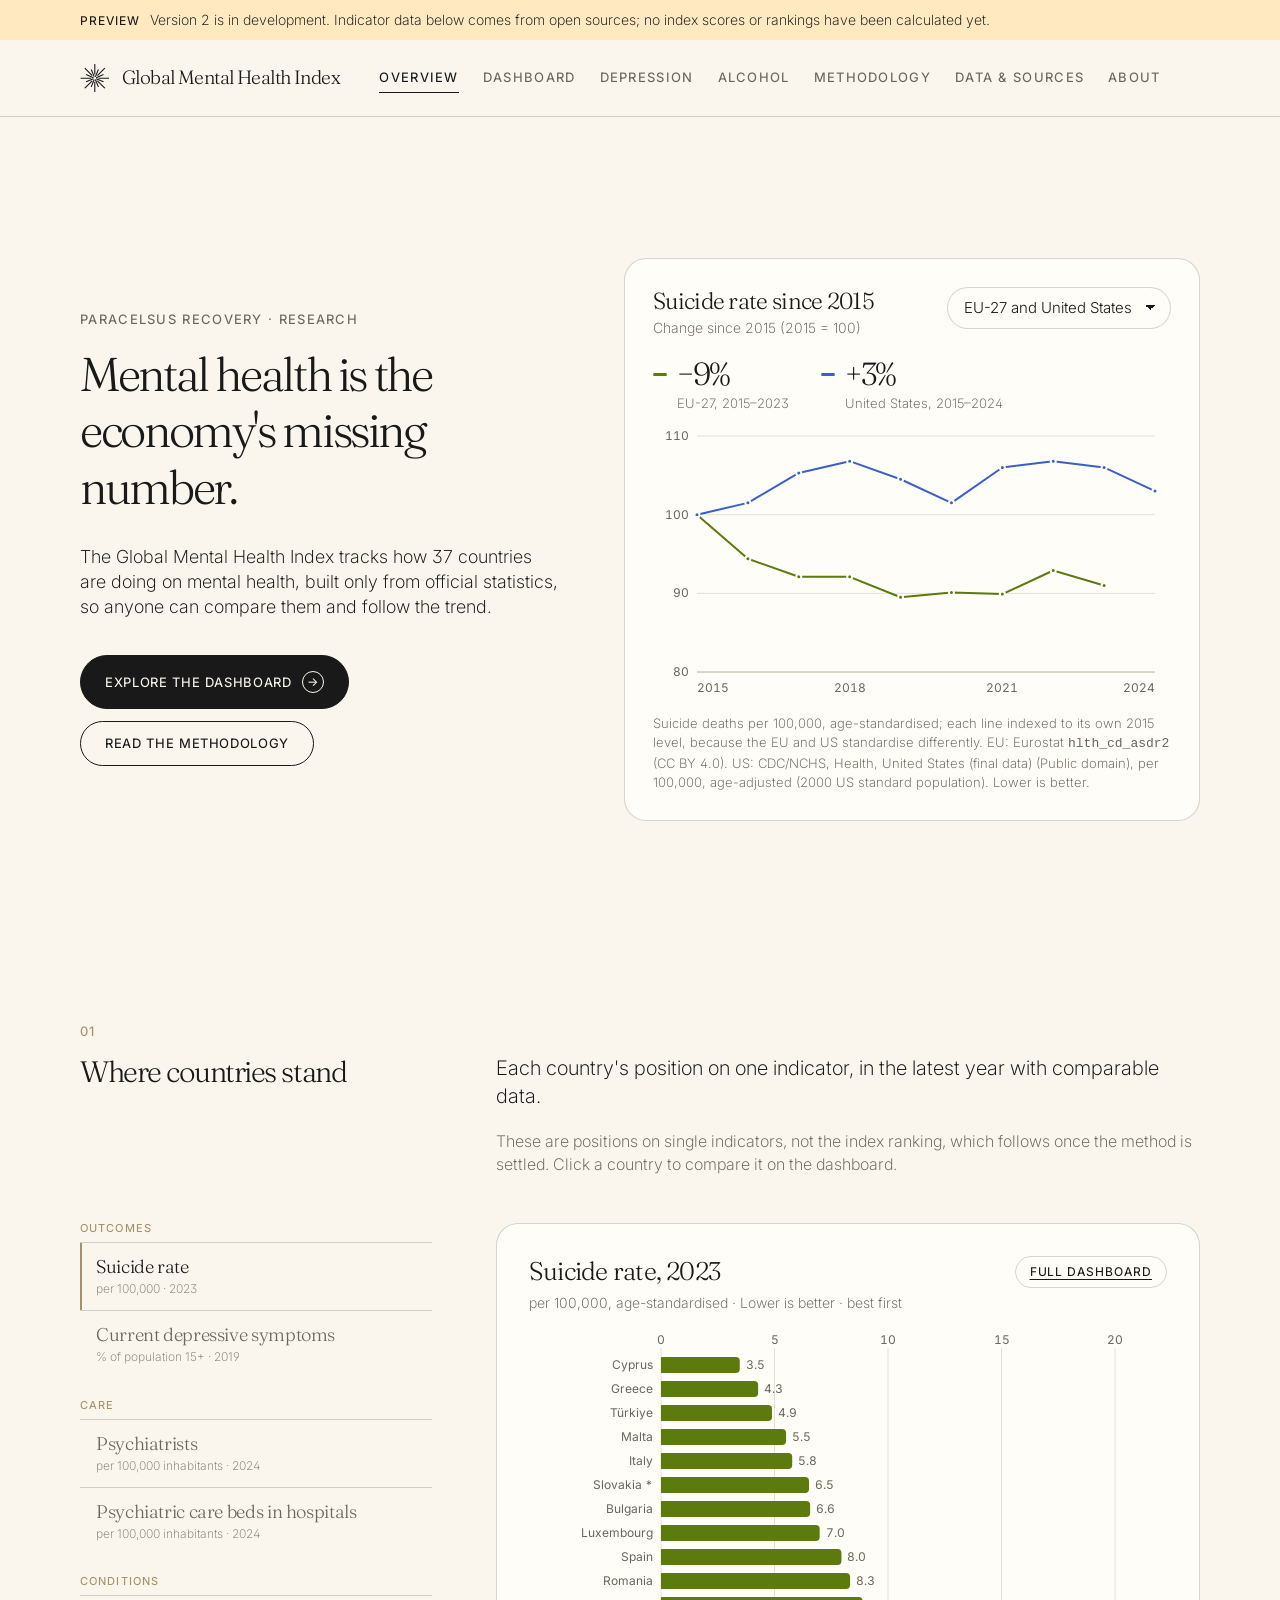
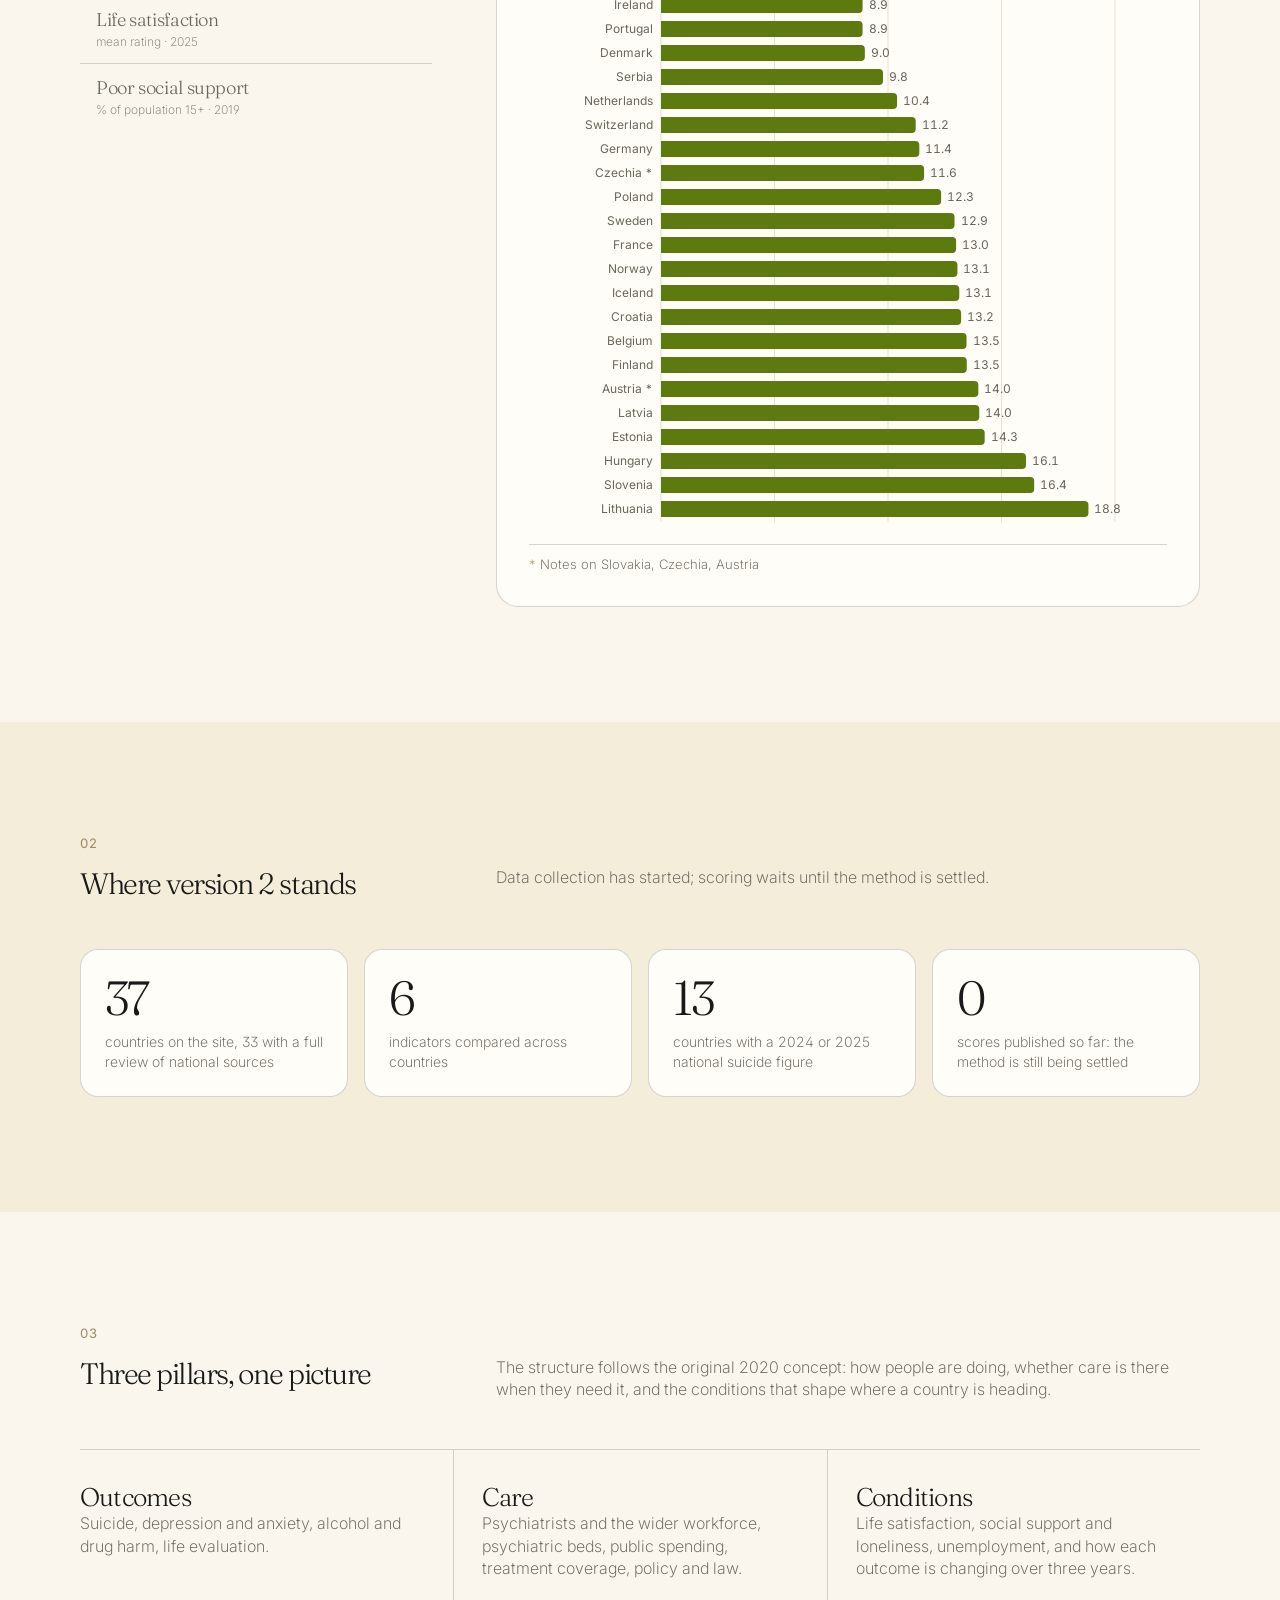
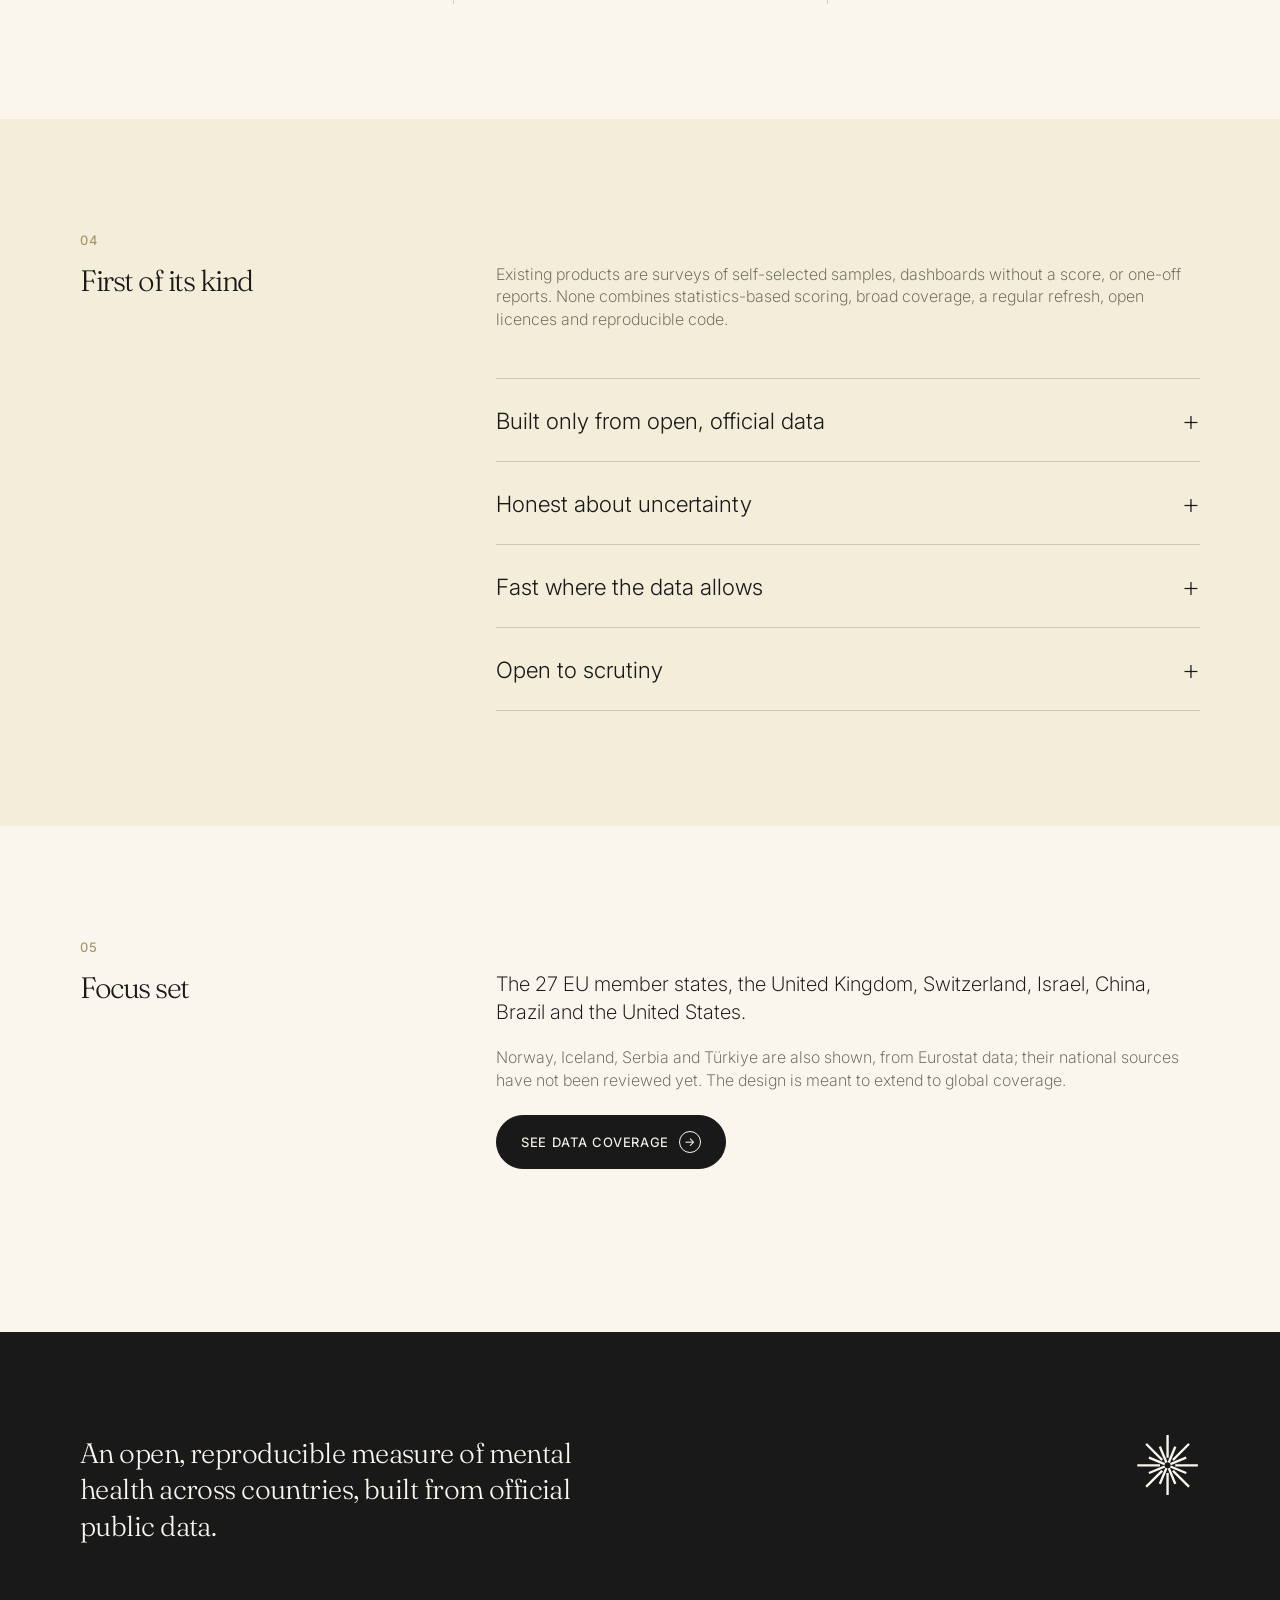
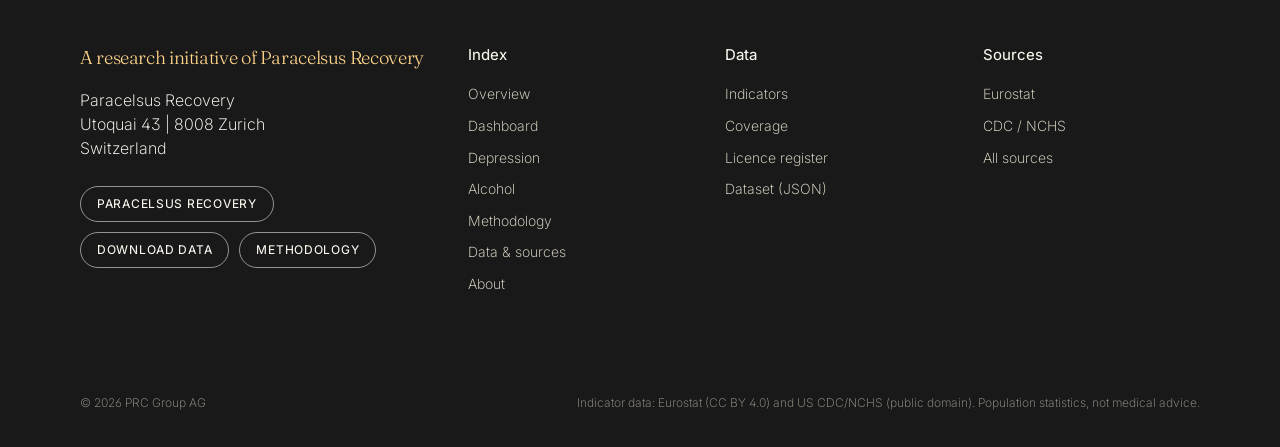
==== commit ba9a6c09: "Publish site from source 26178e4" ====
--- a/index.html
+++ b/index.html
@@ -100,7 +100,7 @@
   <section class="band">
     <div class="wrap">
       <div class="section-head">
-        <header class="side"><span class="num">04</span><h2>Nothing open does this yet</h2></header>
+        <header class="side"><span class="num">04</span><h2>First of its kind</h2></header>
         <div class="main"><p>Existing products are surveys of self-selected samples, dashboards without a score, or one-off reports. None combines statistics-based scoring, broad coverage, a regular refresh, open licences and reproducible code.</p></div>
       </div>
       <div class="offset">
--- a/assets/css/site.css
+++ b/assets/css/site.css
@@ -113,7 +113,8 @@
 .nav { display: flex; gap: 24px; justify-self: center; }
 .nav a { font: 450 13px/1 var(--sans); letter-spacing: 0.1em; text-transform: uppercase; text-decoration: none; color: var(--ink-2); padding: 8px 0; white-space: nowrap; border-bottom: 1px solid transparent; }
 .nav a:hover, .nav a[aria-current="page"] { color: var(--ink); border-bottom-color: var(--ink); }
-.header-cta { justify-self: end; }
+.header-cta { justify-self: end; white-space: nowrap; }
+@media (max-width: 1360px) { .site-header .header-cta { display: none; } }   /* seven nav items leave no room for it */
 .menu-btn { display: none; background: none; border: 0; padding: 8px; color: var(--ink); cursor: pointer; }
 
 .btn {
@@ -400,3 +401,13 @@
 .empty { padding: 40px; text-align: center; color: var(--ink-2); }
 .sr-only { position: absolute; width: 1px; height: 1px; overflow: hidden; clip: rect(0 0 0 0); white-space: nowrap; }
 .natl td.n { white-space: nowrap; }
+
+/* topic pages */
+.topic-card .big { font: 300 clamp(2.4rem, 4vw, 3.2rem)/1 var(--serif); letter-spacing: -0.04em; margin: 0 0 16px; }
+.topic-card .intro { font-size: 1.15rem; line-height: 1.4; }
+.topic-card p { color: var(--ink-2); }
+.topic-card .intro, .topic-card .intro b { color: var(--ink); }
+.topic-card .intro b { font-weight: 450; }
+.who { display: grid; grid-template-columns: repeat(auto-fit, minmax(300px, 1fr)); gap: 20px; }
+.who .panel + .panel { margin-top: 0; }
+.stats .stat .l { display: block; }
